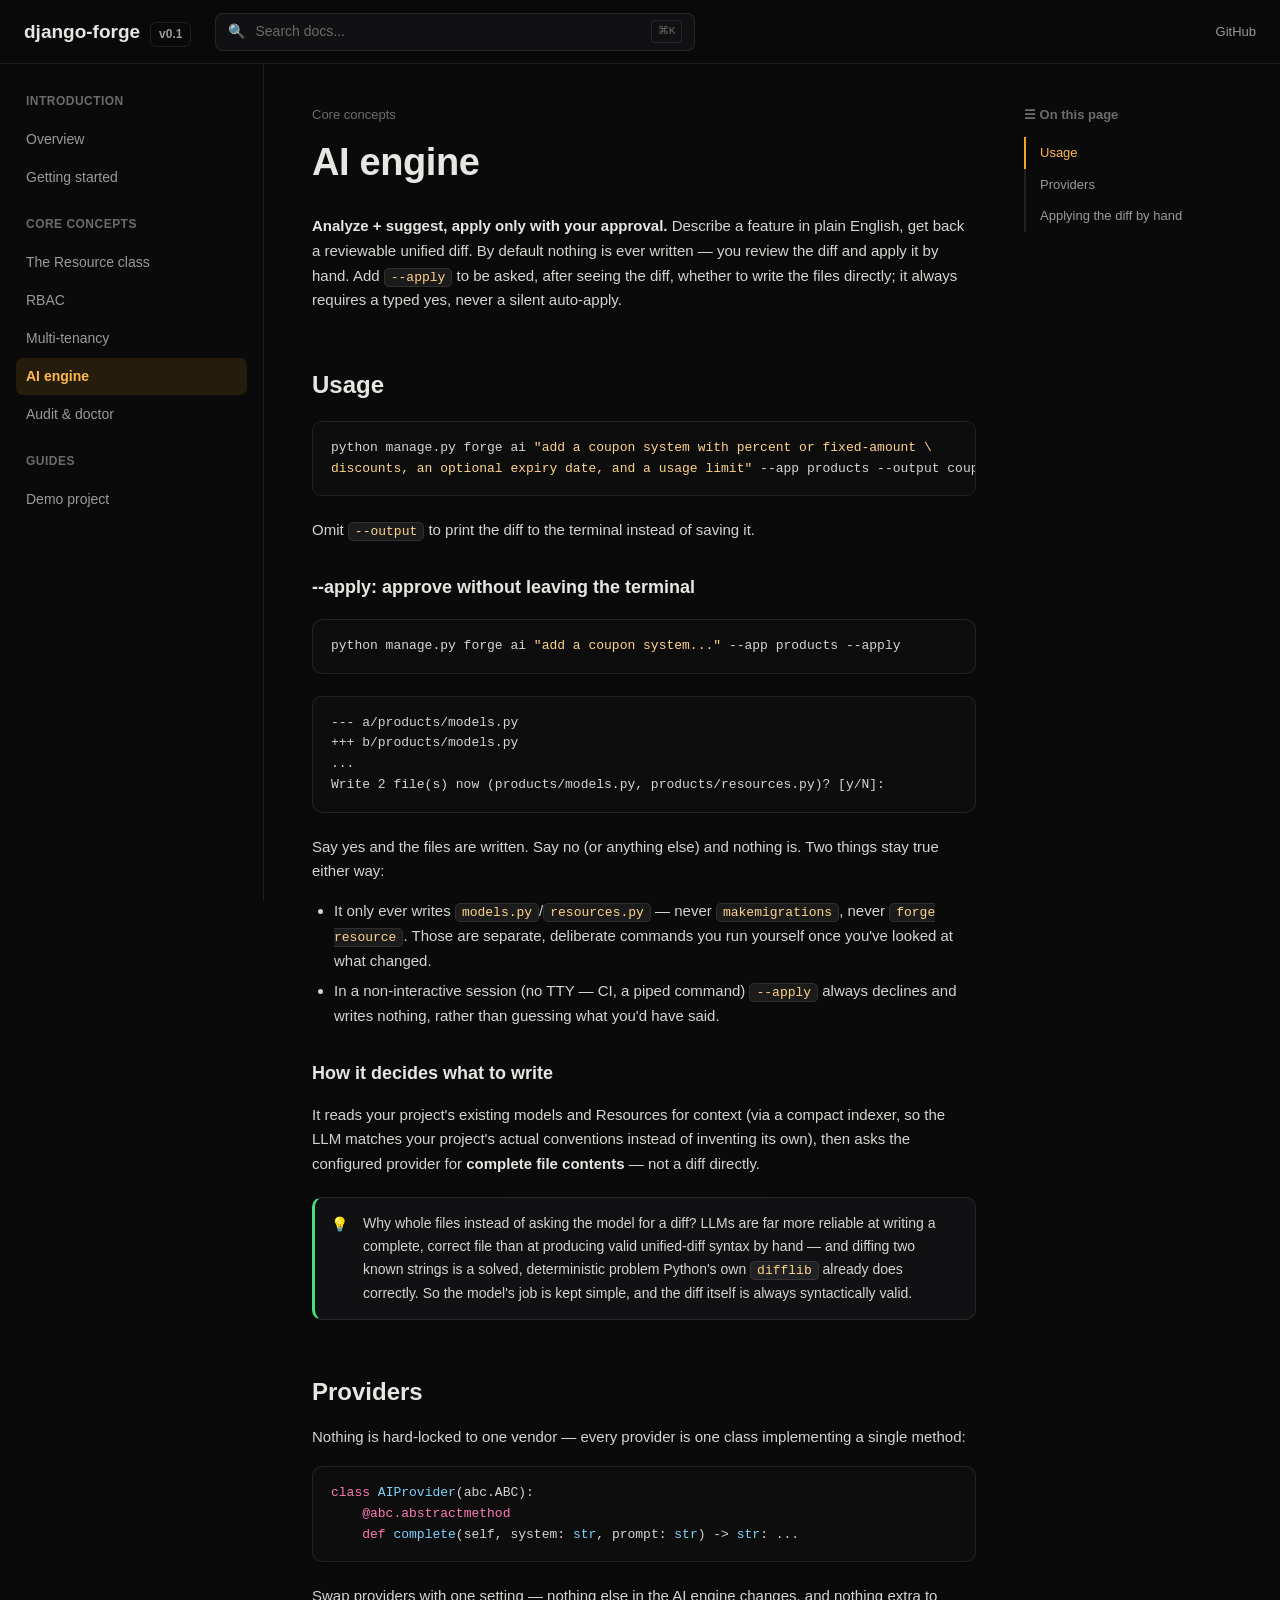
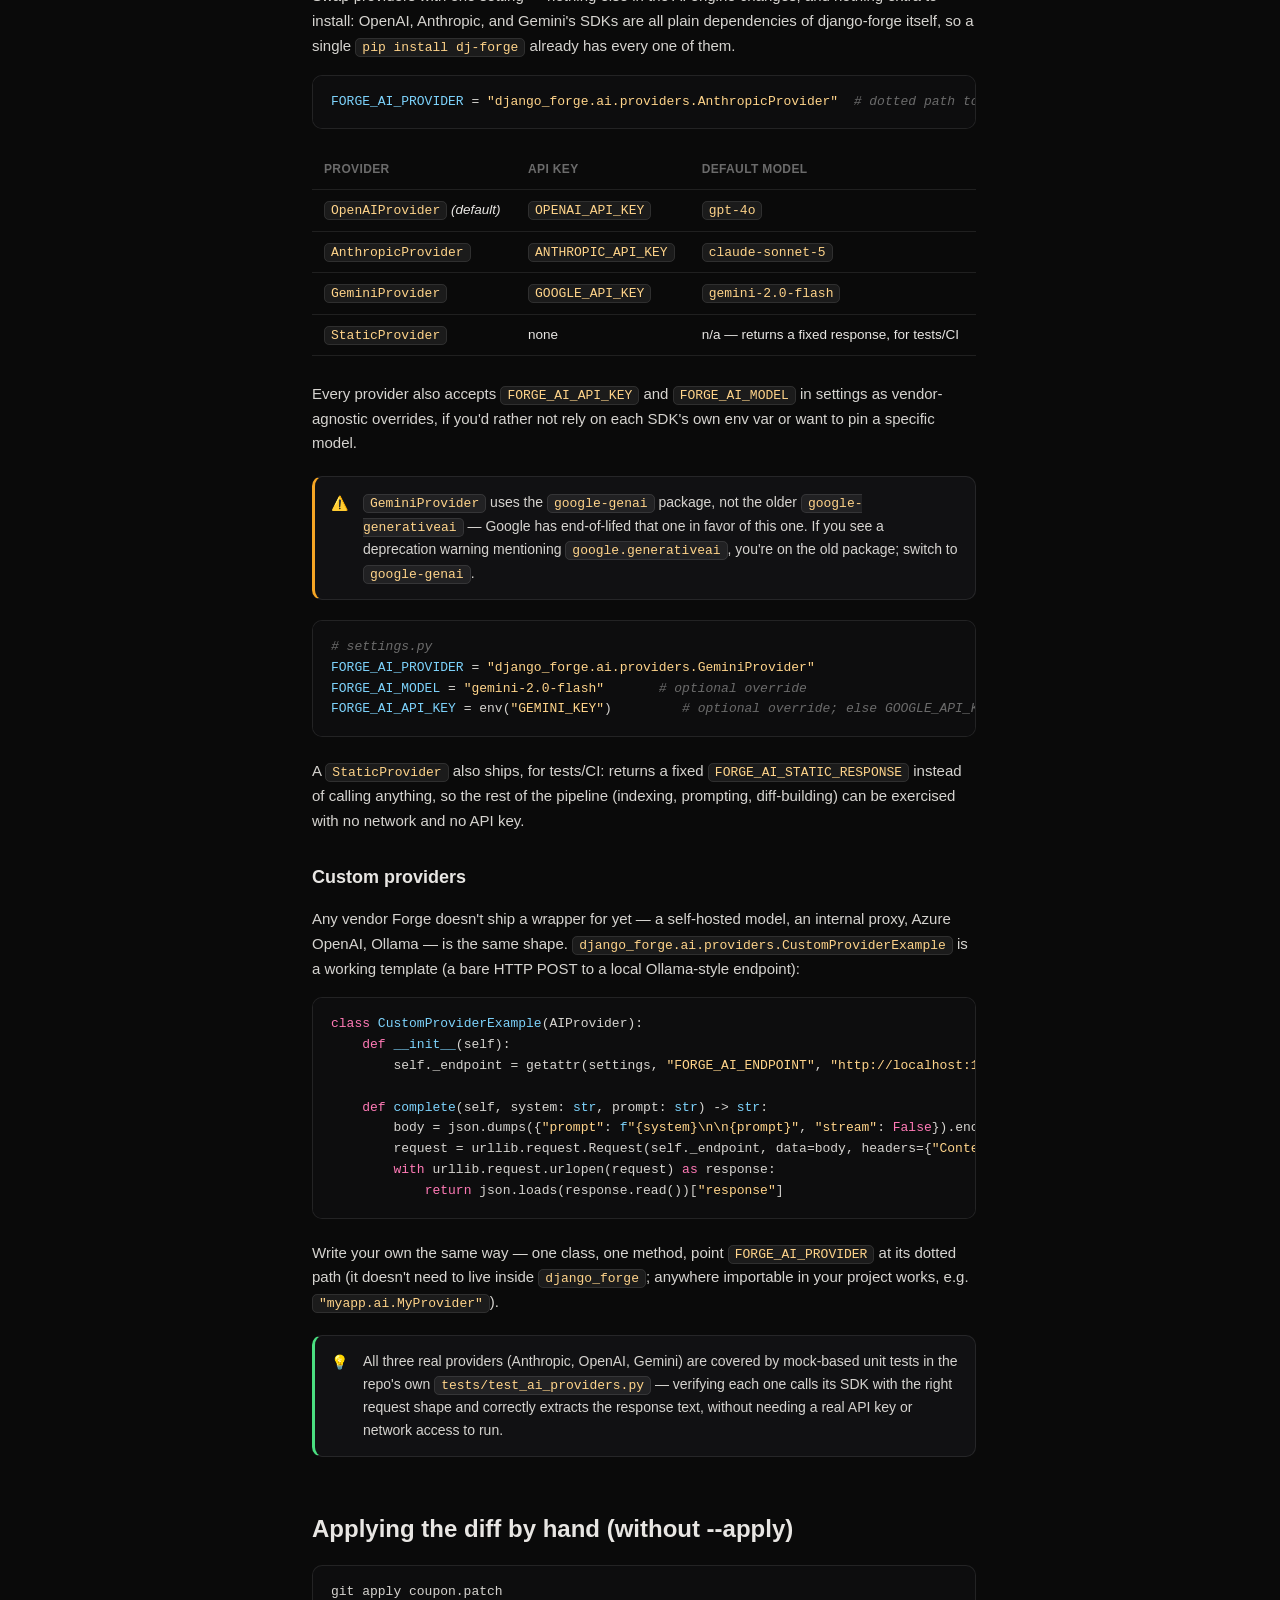
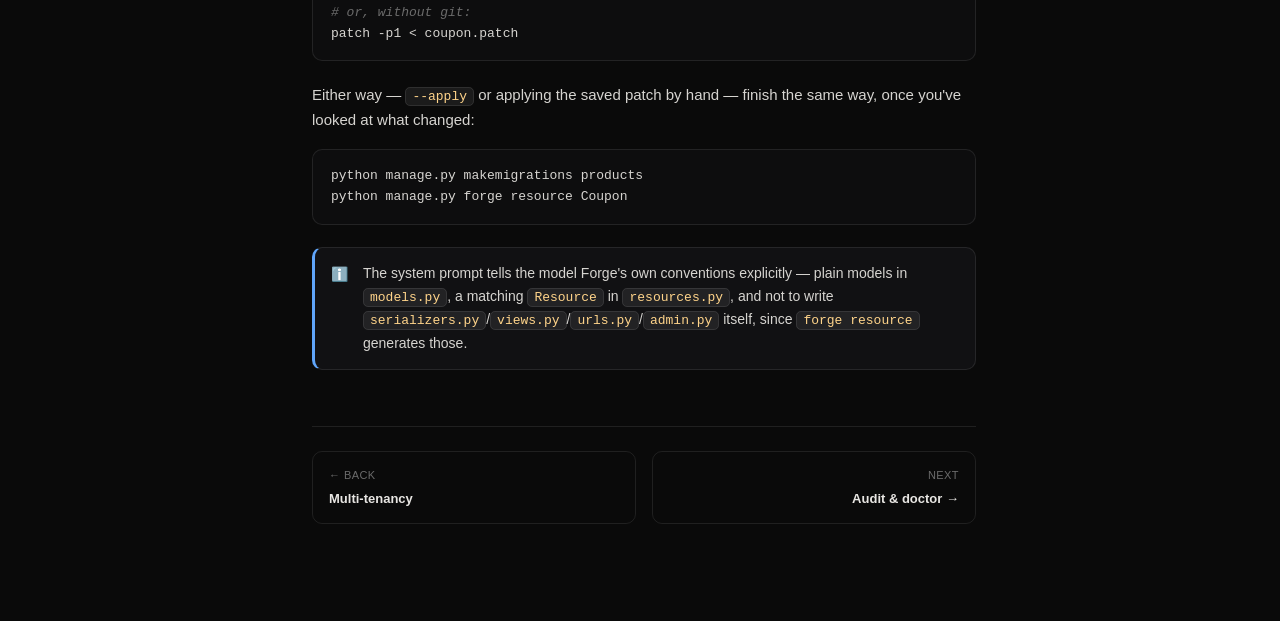
==== docs/ai-engine.html @ f71f3fc7 "Initial release: Django Forge v0.1.0 Declarative Resource classes that generate a DRF API, RBAC enfo" ====
<!doctype html>
<html lang="en">
<head>
<meta charset="utf-8" />
<meta name="viewport" content="width=device-width, initial-scale=1" />
<title>AI engine — Django Forge</title>
<link rel="stylesheet" href="assets/style.css" />
</head>
<body>

<div class="topbar">
  <button class="menu-toggle" aria-label="Toggle menu">☰</button>
  <a href="index.html" class="brand">django-forge <span class="version-pill">v0.1</span></a>
  <div class="search-trigger"><span>🔍</span><span>Search docs...</span><kbd>⌘K</kbd></div>
  <div class="right-links"><a class="gh-link" href="https://github.com/sujit-codezen/django-forge" target="_blank" rel="noopener"><span>GitHub</span></a></div>
</div>

<div class="layout">
  <aside class="sidebar">
    <div class="group-label">Introduction</div>
    <nav>
      <a href="index.html">Overview</a>
      <a href="getting-started.html">Getting started</a>
    </nav>
    <div class="group-label">Core concepts</div>
    <nav>
      <a href="resources.html">The Resource class</a>
      <a href="rbac.html">RBAC</a>
      <a href="tenancy.html">Multi-tenancy</a>
      <a href="ai-engine.html" class="active">AI engine</a>
      <a href="audit-and-doctor.html">Audit &amp; doctor</a>
    </nav>
    <div class="group-label">Guides</div>
    <nav>
      <a href="demo.html">Demo project</a>
    </nav>
  </aside>

  <main>
    <div class="eyebrow">Core concepts</div>
    <h1>AI engine</h1>
    <p><strong>Analyze + suggest, apply only with your approval.</strong> Describe a feature in
    plain English, get back a reviewable unified diff. By default nothing is ever written — you
    review the diff and apply it by hand. Add <code>--apply</code> to be asked, after seeing the
    diff, whether to write the files directly; it always requires a typed yes, never a silent
    auto-apply.</p>

    <h2 id="usage">Usage</h2>
    <pre><code>python manage.py forge ai <span class="tok-str">"add a coupon system with percent or fixed-amount \
discounts, an optional expiry date, and a usage limit"</span> --app products --output coupon.patch</code></pre>
    <p>Omit <code>--output</code> to print the diff to the terminal instead of saving it.</p>

    <h3 id="apply">--apply: approve without leaving the terminal</h3>
    <pre><code>python manage.py forge ai <span class="tok-str">"add a coupon system..."</span> --app products --apply</code></pre>
    <pre><code>--- a/products/models.py
+++ b/products/models.py
...
Write 2 file(s) now (products/models.py, products/resources.py)? [y/N]: </code></pre>
    <p>Say yes and the files are written. Say no (or anything else) and nothing is. Two things
    stay true either way:</p>
    <ul>
      <li>It only ever writes <code>models.py</code>/<code>resources.py</code> — never
      <code>makemigrations</code>, never <code>forge resource</code>. Those are separate,
      deliberate commands you run yourself once you've looked at what changed.</li>
      <li>In a non-interactive session (no TTY — CI, a piped command) <code>--apply</code> always
      declines and writes nothing, rather than guessing what you'd have said.</li>
    </ul>

    <h3>How it decides what to write</h3>
    <p>It reads your project's existing models and Resources for context (via a compact indexer,
    so the LLM matches your project's actual conventions instead of inventing its own), then asks
    the configured provider for <strong>complete file contents</strong> — not a diff directly.</p>
    <div class="callout tip">
      <div class="icon">💡</div>
      <p>Why whole files instead of asking the model for a diff? LLMs are far more reliable at
      writing a complete, correct file than at producing valid unified-diff syntax by hand — and
      diffing two known strings is a solved, deterministic problem Python's own
      <code>difflib</code> already does correctly. So the model's job is kept simple, and the diff
      itself is always syntactically valid.</p>
    </div>

    <h2 id="providers">Providers</h2>
    <p>Nothing is hard-locked to one vendor — every provider is one class implementing a single method:</p>
    <pre><code><span class="tok-kw">class</span> <span class="tok-fn">AIProvider</span>(abc.ABC):
    <span class="tok-kw">@abc.abstractmethod</span>
    <span class="tok-kw">def</span> <span class="tok-fn">complete</span>(self, system: <span class="tok-fn">str</span>, prompt: <span class="tok-fn">str</span>) -&gt; <span class="tok-fn">str</span>: ...</code></pre>
    <p>Swap providers with one setting — nothing else in the AI engine changes, and nothing
    extra to install: OpenAI, Anthropic, and Gemini's SDKs are all plain dependencies of
    django-forge itself, so a single <code>pip install dj-forge</code> already has every
    one of them.</p>
    <pre><code><span class="tok-fn">FORGE_AI_PROVIDER</span> = <span class="tok-str">"django_forge.ai.providers.AnthropicProvider"</span>  <span class="tok-com"># dotted path to any AIProvider</span></code></pre>

    <table>
      <tr><th>Provider</th><th>API key</th><th>Default model</th></tr>
      <tr><td><code>OpenAIProvider</code> <em>(default)</em></td><td><code>OPENAI_API_KEY</code></td><td><code>gpt-4o</code></td></tr>
      <tr><td><code>AnthropicProvider</code></td><td><code>ANTHROPIC_API_KEY</code></td><td><code>claude-sonnet-5</code></td></tr>
      <tr><td><code>GeminiProvider</code></td><td><code>GOOGLE_API_KEY</code></td><td><code>gemini-2.0-flash</code></td></tr>
      <tr><td><code>StaticProvider</code></td><td>none</td><td>n/a — returns a fixed response, for tests/CI</td></tr>
    </table>
    <p>Every provider also accepts <code>FORGE_AI_API_KEY</code> and <code>FORGE_AI_MODEL</code> in
    settings as vendor-agnostic overrides, if you'd rather not rely on each SDK's own env var or
    want to pin a specific model.</p>

    <div class="callout warn">
      <div class="icon">⚠️</div>
      <p><code>GeminiProvider</code> uses the <code>google-genai</code> package, not the older
      <code>google-generativeai</code> — Google has end-of-lifed that one in favor of this one.
      If you see a deprecation warning mentioning <code>google.generativeai</code>, you're on the
      old package; switch to <code>google-genai</code>.</p>
    </div>

    <pre><code><span class="tok-com"># settings.py</span>
<span class="tok-fn">FORGE_AI_PROVIDER</span> = <span class="tok-str">"django_forge.ai.providers.GeminiProvider"</span>
<span class="tok-fn">FORGE_AI_MODEL</span> = <span class="tok-str">"gemini-2.0-flash"</span>       <span class="tok-com"># optional override</span>
<span class="tok-fn">FORGE_AI_API_KEY</span> = env(<span class="tok-str">"GEMINI_KEY"</span>)         <span class="tok-com"># optional override; else GOOGLE_API_KEY env var</span></code></pre>

    <p>A <code>StaticProvider</code> also ships, for tests/CI: returns a fixed
    <code>FORGE_AI_STATIC_RESPONSE</code> instead of calling anything, so the rest of the pipeline
    (indexing, prompting, diff-building) can be exercised with no network and no API key.</p>

    <h3>Custom providers</h3>
    <p>Any vendor Forge doesn't ship a wrapper for yet — a self-hosted model, an internal proxy,
    Azure OpenAI, Ollama — is the same shape. <code>django_forge.ai.providers.CustomProviderExample</code>
    is a working template (a bare HTTP POST to a local Ollama-style endpoint):</p>
    <pre><code><span class="tok-kw">class</span> <span class="tok-fn">CustomProviderExample</span>(AIProvider):
    <span class="tok-kw">def</span> <span class="tok-fn">__init__</span>(self):
        self._endpoint = getattr(settings, <span class="tok-str">"FORGE_AI_ENDPOINT"</span>, <span class="tok-str">"http://localhost:11434/api/generate"</span>)

    <span class="tok-kw">def</span> <span class="tok-fn">complete</span>(self, system: <span class="tok-fn">str</span>, prompt: <span class="tok-fn">str</span>) -&gt; <span class="tok-fn">str</span>:
        body = json.dumps({<span class="tok-str">"prompt"</span>: <span class="tok-fn">f</span><span class="tok-str">"{system}\n\n{prompt}"</span>, <span class="tok-str">"stream"</span>: <span class="tok-kw">False</span>}).encode()
        request = urllib.request.Request(self._endpoint, data=body, headers={<span class="tok-str">"Content-Type"</span>: <span class="tok-str">"application/json"</span>})
        <span class="tok-kw">with</span> urllib.request.urlopen(request) <span class="tok-kw">as</span> response:
            <span class="tok-kw">return</span> json.loads(response.read())[<span class="tok-str">"response"</span>]</code></pre>
    <p>Write your own the same way — one class, one method, point <code>FORGE_AI_PROVIDER</code> at
    its dotted path (it doesn't need to live inside <code>django_forge</code>; anywhere importable
    in your project works, e.g. <code>"myapp.ai.MyProvider"</code>).</p>

    <div class="callout tip">
      <div class="icon">💡</div>
      <p>All three real providers (Anthropic, OpenAI, Gemini) are covered by mock-based unit
      tests in the repo's own <code>tests/test_ai_providers.py</code> — verifying each one calls
      its SDK with the right request shape and correctly extracts the response text, without
      needing a real API key or network access to run.</p>
    </div>

    <h2 id="applying">Applying the diff by hand (without --apply)</h2>
    <pre><code>git apply coupon.patch
<span class="tok-com"># or, without git:</span>
patch -p1 &lt; coupon.patch</code></pre>
    <p>Either way — <code>--apply</code> or applying the saved patch by hand — finish the same way,
    once you've looked at what changed:</p>
    <pre><code>python manage.py makemigrations products
python manage.py forge resource Coupon</code></pre>

    <div class="callout info">
      <div class="icon">ℹ️</div>
      <p>The system prompt tells the model Forge's own conventions explicitly — plain models in
      <code>models.py</code>, a matching <code>Resource</code> in <code>resources.py</code>, and
      not to write <code>serializers.py</code>/<code>views.py</code>/<code>urls.py</code>/<code>admin.py</code>
      itself, since <code>forge resource</code> generates those.</p>
    </div>

    <div class="page-nav">
      <a href="tenancy.html"><div class="dir">← Back</div><div class="title">Multi-tenancy</div></a>
      <a href="audit-and-doctor.html" class="next"><div class="dir">Next</div><div class="title">Audit &amp; doctor →</div></a>
    </div>
  </main>

  <aside class="toc">
    <div class="toc-label">☰ On this page</div>
    <a href="#usage">Usage</a>
    <a href="#providers">Providers</a>
    <a href="#applying">Applying the diff by hand</a>
  </aside>
</div>

<div class="search-backdrop">
  <div class="search-modal">
    <input type="text" placeholder="Search documentation..." autocomplete="off" />
    <div class="search-results"></div>
  </div>
</div>

<script src="assets/search-index.js"></script>
<script src="assets/app.js"></script>
</body>
</html>
---- docs/assets/style.css ----
:root {
  --bg: #0a0a0a;
  --bg-raised: #111113;
  --bg-code: #0d0d0e;
  --border: rgba(255, 255, 255, 0.09);
  --border-strong: rgba(255, 255, 255, 0.16);
  --text: #e8e6e3;
  --text-muted: #9a9a9a;
  --text-dim: #6b6b6b;
  --accent: #f5a524;
  --accent-strong: #ffb84d;
  --accent-dim: rgba(245, 165, 36, 0.12);
  --accent-border: rgba(245, 165, 36, 0.35);
  --radius: 10px;
  --sidebar-w: 264px;
  --toc-w: 220px;
  --topbar-h: 64px;
  --content-max: 760px;
  --green: #4ade80;
  --red: #f87171;
  --blue: #60a5fa;
}

* {
  box-sizing: border-box;
}

html {
  scroll-behavior: smooth;
}

body {
  margin: 0;
  background: var(--bg);
  color: var(--text);
  font-family: -apple-system, BlinkMacSystemFont, "Segoe UI", Inter, Roboto, Helvetica, Arial, sans-serif;
  font-size: 15px;
  line-height: 1.65;
  -webkit-font-smoothing: antialiased;
}

a {
  color: inherit;
  text-decoration: none;
}

code, pre, kbd {
  font-family: ui-monospace, "SF Mono", "Cascadia Code", Menlo, Consolas, monospace;
}

img, svg {
  max-width: 100%;
}

/* ---------- Top bar ---------- */

.topbar {
  position: sticky;
  top: 0;
  z-index: 50;
  height: var(--topbar-h);
  display: flex;
  align-items: center;
  gap: 24px;
  padding: 0 24px;
  background: rgba(10, 10, 10, 0.85);
  backdrop-filter: blur(10px);
  border-bottom: 1px solid var(--border);
}

.topbar .brand {
  display: flex;
  align-items: baseline;
  gap: 8px;
  font-weight: 800;
  font-size: 19px;
  color: var(--text);
  flex-shrink: 0;
}

.topbar .version-pill {
  font-size: 12px;
  color: var(--text-muted);
  border: 1px solid var(--border);
  border-radius: 6px;
  padding: 2px 8px;
  margin-left: 2px;
}

.topbar .menu-toggle {
  display: none;
  background: none;
  border: 1px solid var(--border);
  border-radius: 8px;
  color: var(--text);
  width: 36px;
  height: 36px;
  align-items: center;
  justify-content: center;
  cursor: pointer;
  flex-shrink: 0;
}

.topbar .search-trigger {
  flex: 1;
  max-width: 480px;
  display: flex;
  align-items: center;
  gap: 10px;
  height: 38px;
  padding: 0 12px;
  background: var(--bg-raised);
  border: 1px solid var(--border);
  border-radius: 8px;
  color: var(--text-dim);
  cursor: pointer;
  font-size: 14px;
}

.topbar .search-trigger:hover {
  border-color: var(--border-strong);
}

.topbar .search-trigger kbd {
  margin-left: auto;
  font-size: 11px;
  color: var(--text-dim);
  border: 1px solid var(--border);
  border-radius: 4px;
  padding: 1px 6px;
}

.topbar .right-links {
  margin-left: auto;
  display: flex;
  align-items: center;
  gap: 18px;
  flex-shrink: 0;
}

.topbar .gh-link {
  display: flex;
  align-items: center;
  gap: 8px;
  font-size: 13px;
  color: var(--text-muted);
}

.topbar .gh-link:hover {
  color: var(--text);
}

.topbar .gh-stars {
  display: flex;
  align-items: center;
  gap: 4px;
  color: var(--text-dim);
}

/* ---------- Layout ---------- */

.layout {
  display: flex;
  max-width: 1440px;
  margin: 0 auto;
}

.sidebar {
  width: var(--sidebar-w);
  flex-shrink: 0;
  position: sticky;
  top: var(--topbar-h);
  height: calc(100vh - var(--topbar-h));
  overflow-y: auto;
  padding: 28px 16px 40px;
  border-right: 1px solid var(--border);
}

.sidebar::-webkit-scrollbar {
  width: 8px;
}
.sidebar::-webkit-scrollbar-thumb {
  background: var(--border-strong);
  border-radius: 8px;
}

.sidebar .group-label {
  font-size: 12px;
  font-weight: 700;
  letter-spacing: 0.04em;
  text-transform: uppercase;
  color: var(--text-dim);
  padding: 18px 10px 8px;
}
.sidebar .group-label:first-child {
  padding-top: 0;
}

.sidebar nav a {
  display: block;
  padding: 7px 10px;
  border-radius: 7px;
  font-size: 14px;
  color: var(--text-muted);
  margin: 1px 0;
}

.sidebar nav a:hover {
  color: var(--text);
  background: rgba(255, 255, 255, 0.04);
}

.sidebar nav a.active {
  color: var(--accent-strong);
  background: var(--accent-dim);
  font-weight: 600;
}

main {
  flex: 1;
  min-width: 0;
  padding: 40px 48px 100px;
  max-width: var(--content-max);
}

.toc {
  width: var(--toc-w);
  flex-shrink: 0;
  position: sticky;
  top: var(--topbar-h);
  height: calc(100vh - var(--topbar-h));
  overflow-y: auto;
  padding: 40px 20px 40px 0;
  font-size: 13px;
}

.toc .toc-label {
  display: flex;
  align-items: center;
  gap: 8px;
  color: var(--text-dim);
  font-weight: 600;
  margin-bottom: 12px;
}

.toc a {
  display: block;
  padding: 5px 0 5px 14px;
  color: var(--text-muted);
  border-left: 2px solid var(--border);
}

.toc a:hover {
  color: var(--text);
}

.toc a.active {
  color: var(--accent-strong);
  border-left-color: var(--accent);
}

/* ---------- Content typography ---------- */

.eyebrow {
  color: var(--text-dim);
  font-size: 13px;
  margin-bottom: 6px;
}

main h1 {
  font-size: 38px;
  font-weight: 800;
  letter-spacing: -0.01em;
  margin: 0 0 20px;
}

main h2 {
  font-size: 24px;
  font-weight: 700;
  margin: 44px 0 14px;
  padding-top: 8px;
  scroll-margin-top: 84px;
}

main h3 {
  font-size: 18px;
  font-weight: 700;
  margin: 30px 0 10px;
  scroll-margin-top: 84px;
}

main p {
  color: #d6d4d0;
  margin: 14px 0;
}

main ul, main ol {
  color: #d6d4d0;
  padding-left: 22px;
}
main li {
  margin: 6px 0;
}

main strong {
  color: var(--text);
  font-weight: 650;
}

main a.inline-link {
  color: var(--accent-strong);
  border-bottom: 1px solid var(--accent-border);
}
main a.inline-link:hover {
  border-bottom-color: var(--accent-strong);
}

code:not(pre code) {
  background: rgba(255, 255, 255, 0.07);
  border: 1px solid var(--border);
  border-radius: 5px;
  padding: 1px 6px;
  font-size: 13px;
  color: #ffd48a;
}

pre {
  background: var(--bg-code);
  border: 1px solid var(--border);
  border-radius: var(--radius);
  padding: 16px 18px;
  overflow-x: auto;
  margin: 16px 0 22px;
  font-size: 13px;
  line-height: 1.6;
}
pre code {
  color: #d6d4d0;
  background: none;
  border: none;
  padding: 0;
}

.tok-kw { color: #ff7ab6; }
.tok-str { color: #ffd48a; }
.tok-com { color: #6b6b6b; font-style: italic; }
.tok-fn { color: #7dd3fc; }
.tok-num { color: #c4b5fd; }

table {
  width: 100%;
  border-collapse: collapse;
  margin: 18px 0 26px;
  font-size: 13.5px;
}
th, td {
  text-align: left;
  padding: 9px 12px;
  border-bottom: 1px solid var(--border);
}
th {
  color: var(--text-dim);
  font-weight: 600;
  font-size: 12px;
  text-transform: uppercase;
  letter-spacing: 0.03em;
}
td code {
  white-space: nowrap;
}

/* ---------- Callouts ---------- */

.callout {
  display: flex;
  gap: 12px;
  border: 1px solid var(--border);
  background: var(--bg-raised);
  border-radius: var(--radius);
  padding: 14px 16px;
  margin: 20px 0;
  font-size: 14px;
  color: #d6d4d0;
}
.callout .icon {
  flex-shrink: 0;
  width: 20px;
  height: 20px;
  margin-top: 1px;
}
.callout.info { border-left: 3px solid var(--blue); }
.callout.warn { border-left: 3px solid var(--accent); }
.callout.danger { border-left: 3px solid var(--red); }
.callout.tip { border-left: 3px solid var(--green); }
.callout p { margin: 0; }
.callout p + p { margin-top: 8px; }

/* ---------- Cards (homepage) ---------- */

.hero {
  padding: 72px 24px 24px;
  text-align: center;
  max-width: 760px;
  margin: 0 auto;
}
.hero h1 {
  font-size: 46px;
  font-weight: 800;
  letter-spacing: -0.015em;
  margin: 14px 0 10px;
}
.hero p {
  color: var(--text-muted);
  font-size: 17px;
  max-width: 560px;
  margin: 0 auto;
}
.hero .badges {
  display: flex;
  gap: 10px;
  justify-content: center;
  margin-top: 22px;
  flex-wrap: wrap;
}
.badge {
  font-size: 12.5px;
  color: var(--text-muted);
  border: 1px solid var(--border);
  border-radius: 999px;
  padding: 5px 12px;
}
.badge.accent {
  color: var(--accent-strong);
  border-color: var(--accent-border);
  background: var(--accent-dim);
}

.card-grid {
  display: grid;
  grid-template-columns: repeat(3, 1fr);
  gap: 14px;
  margin: 40px auto 0;
  max-width: 980px;
  padding: 0 24px 80px;
}

.card {
  display: block;
  border: 1px solid var(--border);
  border-radius: var(--radius);
  padding: 20px 20px 22px;
  background: var(--bg-raised);
  transition: border-color 0.15s, transform 0.15s;
}
.card:hover {
  border-color: var(--accent-border);
  transform: translateY(-1px);
}
.card .card-icon {
  font-size: 20px;
  color: var(--accent);
  margin-bottom: 12px;
}
.card .card-title {
  font-weight: 700;
  font-size: 15px;
  margin-bottom: 6px;
  color: var(--text);
}
.card .card-desc {
  font-size: 13.5px;
  color: var(--text-muted);
  line-height: 1.55;
}

.section-label {
  max-width: 980px;
  margin: 8px auto 0;
  padding: 0 24px;
  font-size: 13px;
  font-weight: 700;
  letter-spacing: 0.04em;
  text-transform: uppercase;
  color: var(--text-dim);
}

.intro {
  max-width: 680px;
  margin: 14px auto 40px;
  padding: 0 24px;
  color: #d6d4d0;
  font-size: 15.5px;
  line-height: 1.75;
}
.intro p {
  margin: 14px 0;
}
.intro code {
  background: rgba(255, 255, 255, 0.07);
  border: 1px solid var(--border);
  border-radius: 5px;
  padding: 1px 6px;
  font-size: 13.5px;
  color: #ffd48a;
}

.step-number {
  display: flex;
  align-items: center;
  justify-content: center;
  width: 26px;
  height: 26px;
  border-radius: 50%;
  background: var(--accent-dim);
  color: var(--accent-strong);
  font-size: 13px;
  font-weight: 700;
  margin-bottom: 12px;
}

/* ---------- Prev/next footer nav ---------- */

.page-nav {
  display: flex;
  justify-content: space-between;
  gap: 16px;
  margin-top: 56px;
  padding-top: 24px;
  border-top: 1px solid var(--border);
}
.page-nav a {
  flex: 1;
  border: 1px solid var(--border);
  border-radius: var(--radius);
  padding: 14px 16px;
  font-size: 13px;
}
.page-nav a:hover {
  border-color: var(--accent-border);
}
.page-nav .dir {
  color: var(--text-dim);
  font-size: 11px;
  text-transform: uppercase;
  letter-spacing: 0.04em;
  margin-bottom: 4px;
}
.page-nav .next {
  text-align: right;
}
.page-nav .title {
  color: var(--text);
  font-weight: 600;
}

/* ---------- Search modal ---------- */

.search-backdrop {
  position: fixed;
  inset: 0;
  background: rgba(0, 0, 0, 0.6);
  z-index: 100;
  display: none;
  align-items: flex-start;
  justify-content: center;
  padding-top: 12vh;
}
.search-backdrop.open {
  display: flex;
}
.search-modal {
  width: 100%;
  max-width: 560px;
  background: var(--bg-raised);
  border: 1px solid var(--border-strong);
  border-radius: 12px;
  box-shadow: 0 20px 60px rgba(0, 0, 0, 0.5);
  overflow: hidden;
}
.search-modal input {
  width: 100%;
  background: none;
  border: none;
  border-bottom: 1px solid var(--border);
  color: var(--text);
  font-size: 16px;
  padding: 16px 18px;
  outline: none;
}
.search-results {
  max-height: 360px;
  overflow-y: auto;
  padding: 8px;
}
.search-results a {
  display: block;
  padding: 10px 12px;
  border-radius: 8px;
  font-size: 14px;
}
.search-results a .sr-page {
  font-size: 11px;
  color: var(--text-dim);
}
.search-results a:hover,
.search-results a.selected {
  background: var(--accent-dim);
  color: var(--accent-strong);
}
.search-empty {
  padding: 24px 18px;
  color: var(--text-dim);
  font-size: 13.5px;
  text-align: center;
}

/* ---------- Mobile ---------- */

@media (max-width: 1100px) {
  .toc { display: none; }
  main { max-width: none; }
}

@media (max-width: 820px) {
  .topbar .menu-toggle { display: flex; }
  .topbar .search-trigger { max-width: none; }
  .sidebar {
    position: fixed;
    left: -100%;
    top: var(--topbar-h);
    height: calc(100vh - var(--topbar-h));
    width: 82vw;
    max-width: 320px;
    background: var(--bg);
    z-index: 40;
    transition: left 0.2s ease;
    box-shadow: 0 0 40px rgba(0,0,0,0.5);
  }
  .sidebar.open { left: 0; }
  .card-grid { grid-template-columns: 1fr; }
  main { padding: 32px 20px 80px; }
  .hero h1 { font-size: 34px; }
  .hero { padding: 48px 20px 12px; }
}
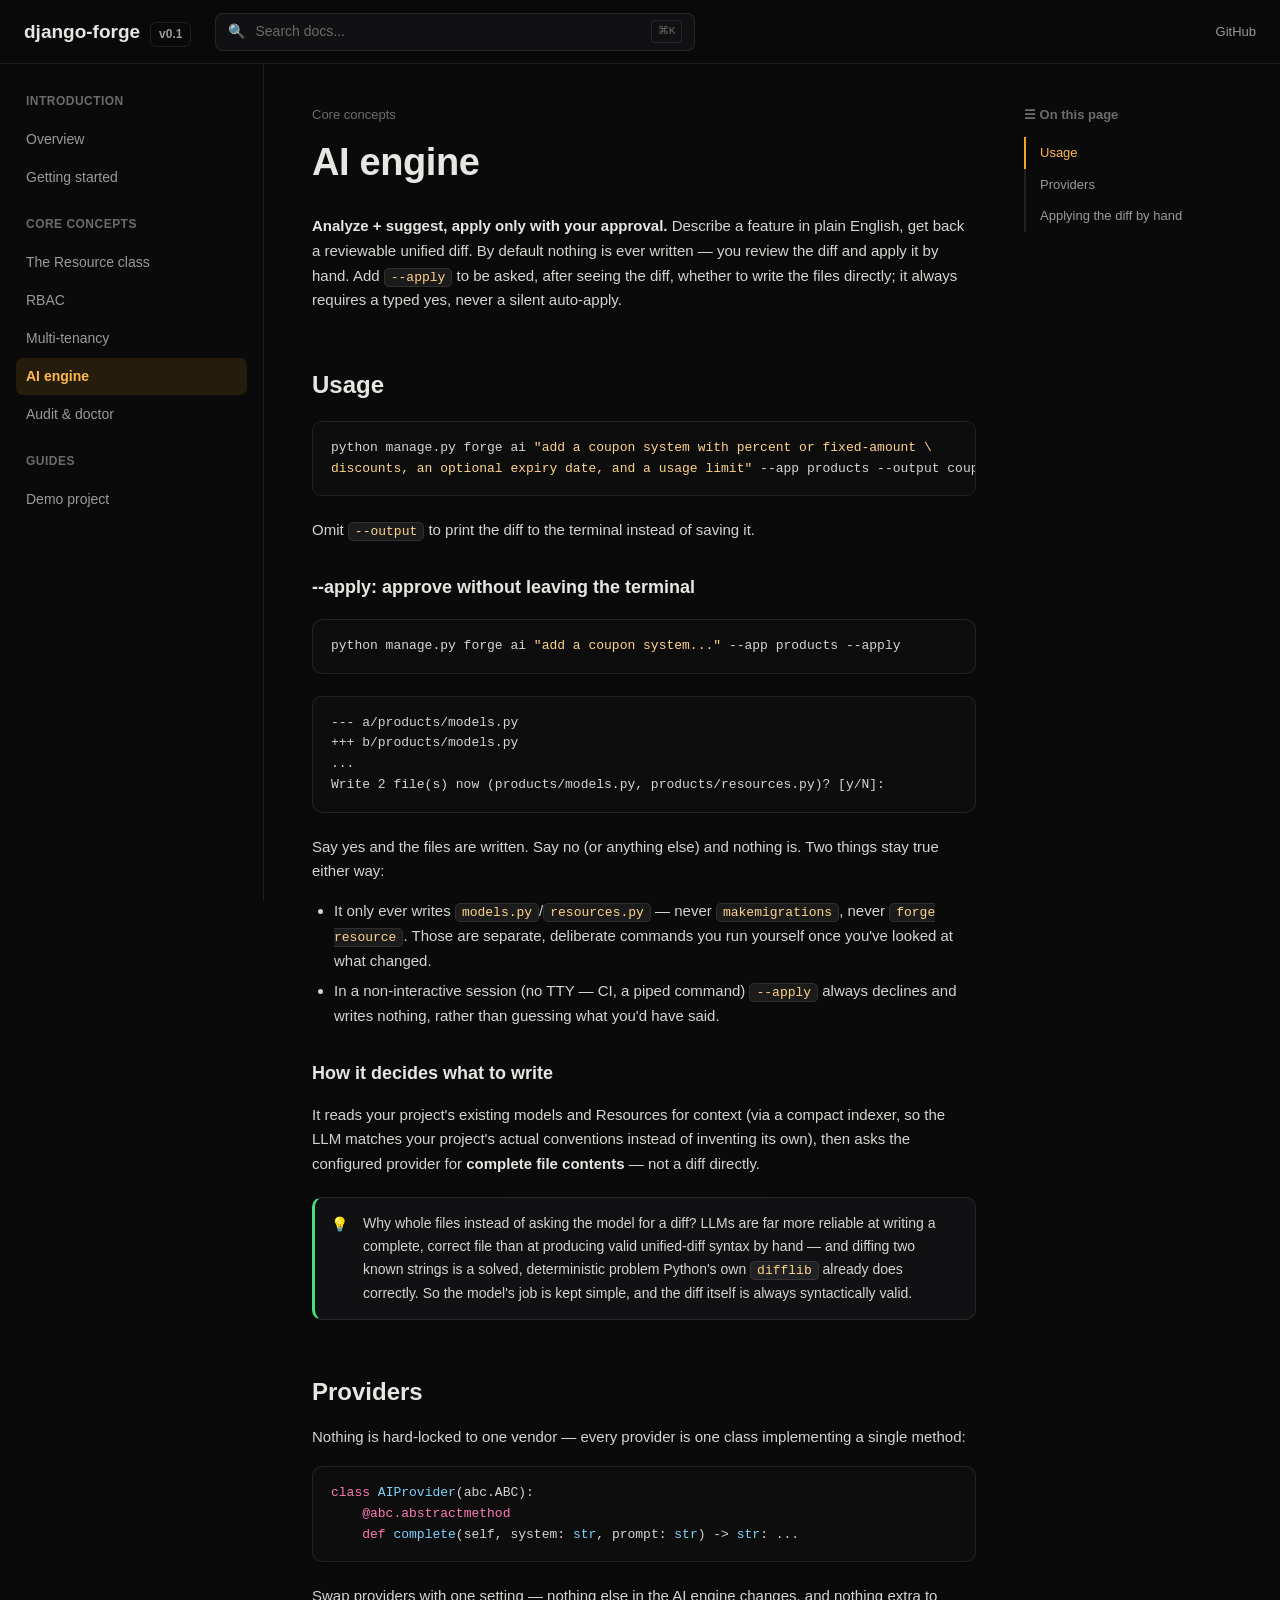
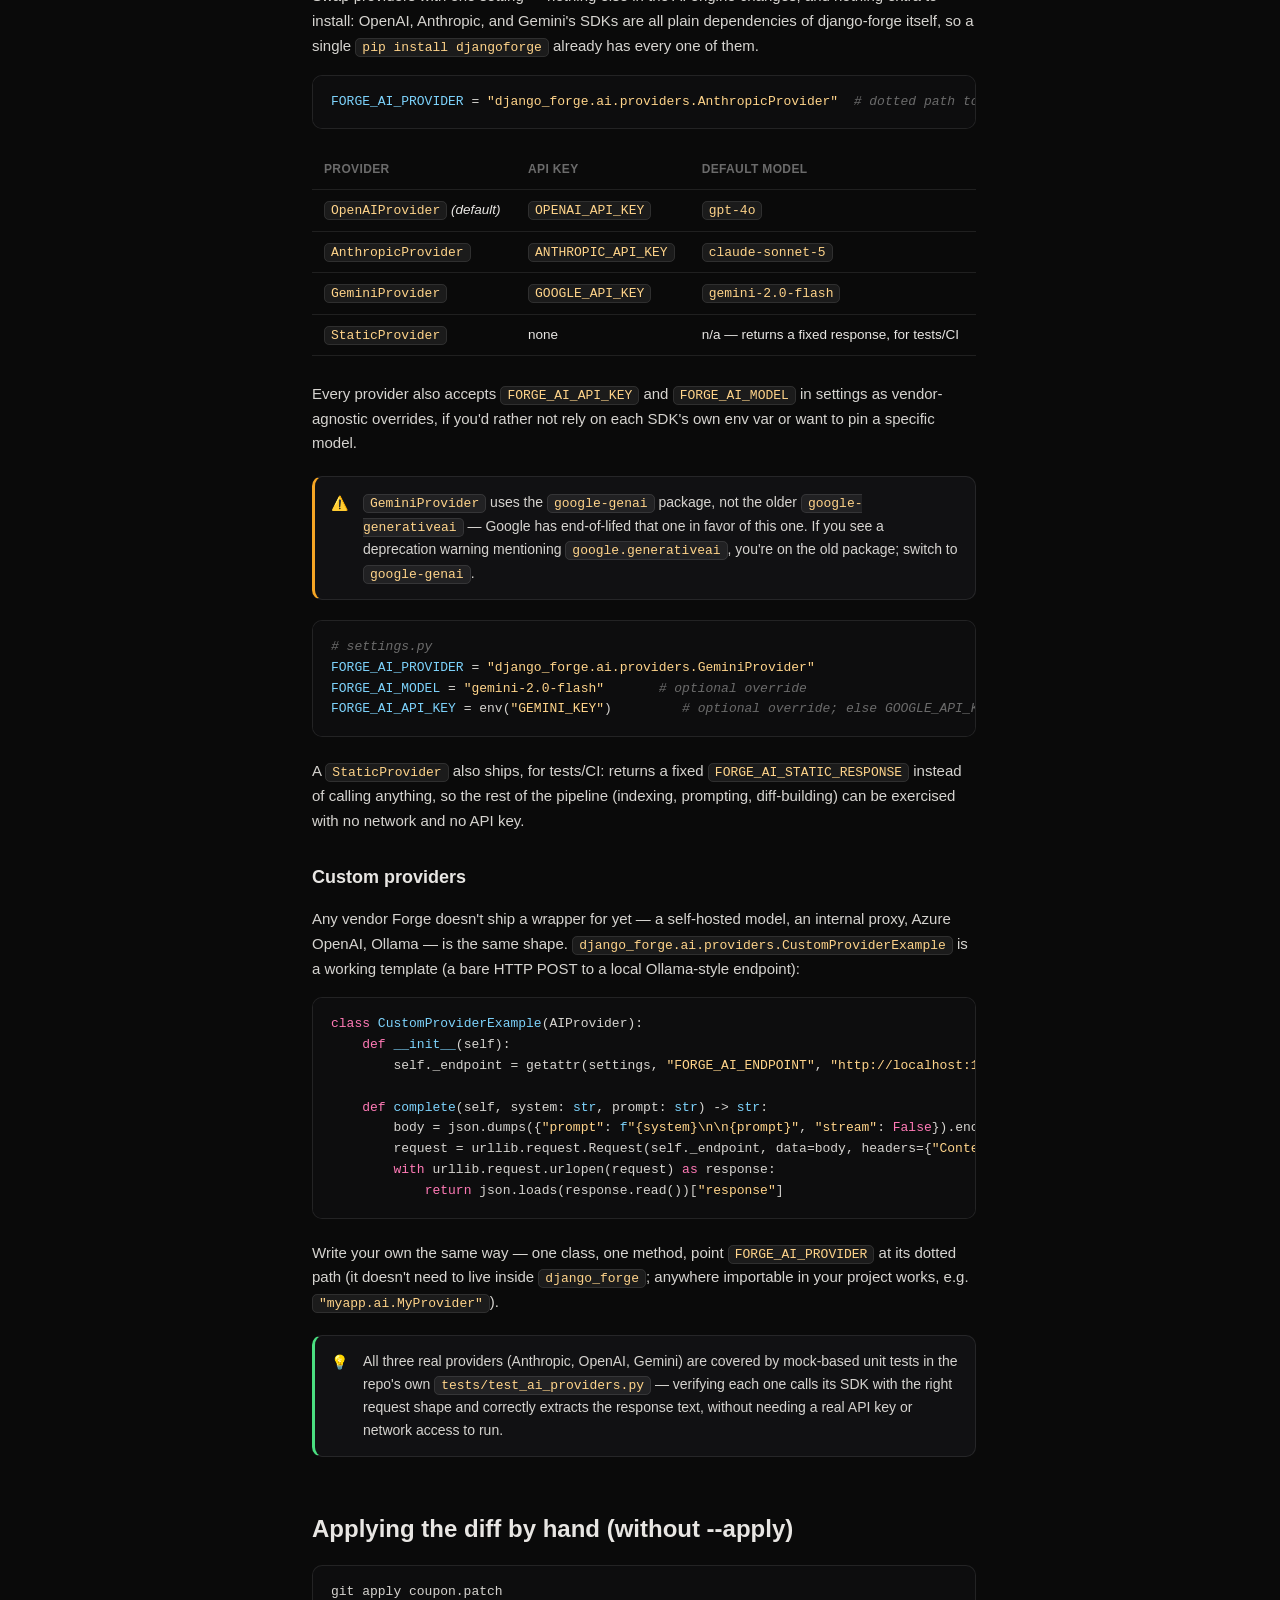
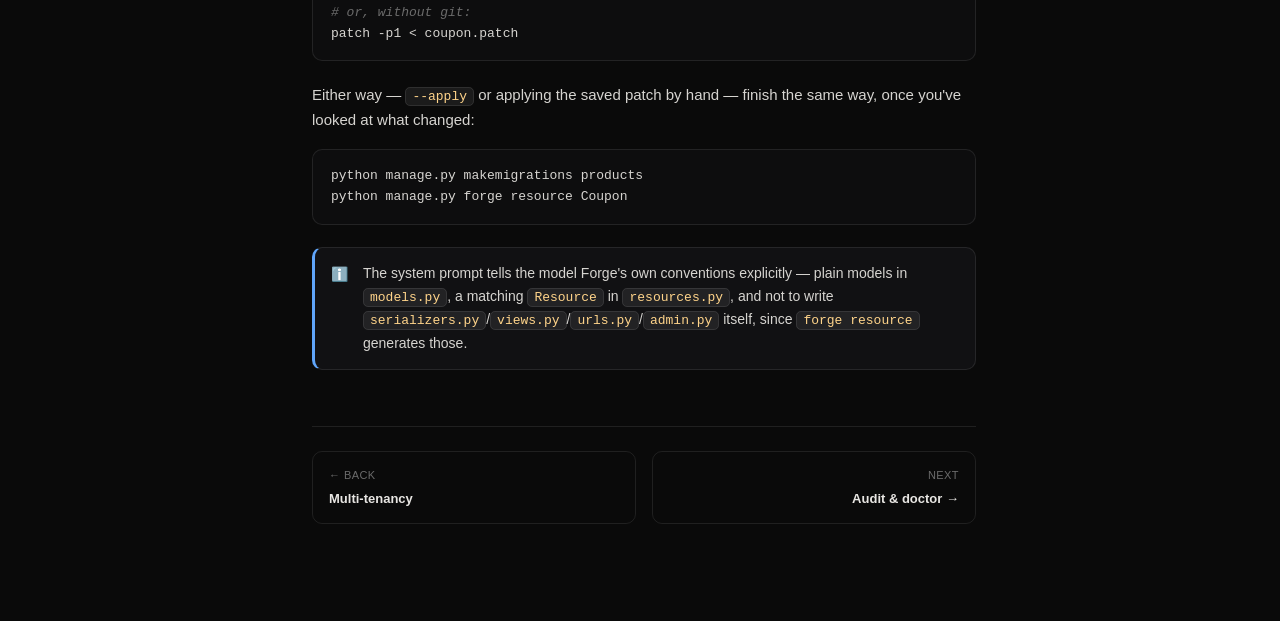
==== commit 87250453: "Rename PyPI package to djangoforge dj-forge was rejected by PyPI's name-similarity check (too close " ====
--- a/docs/ai-engine.html
+++ b/docs/ai-engine.html
@@ -86,7 +86,7 @@
     <span class="tok-kw">def</span> <span class="tok-fn">complete</span>(self, system: <span class="tok-fn">str</span>, prompt: <span class="tok-fn">str</span>) -&gt; <span class="tok-fn">str</span>: ...</code></pre>
     <p>Swap providers with one setting — nothing else in the AI engine changes, and nothing
     extra to install: OpenAI, Anthropic, and Gemini's SDKs are all plain dependencies of
-    django-forge itself, so a single <code>pip install dj-forge</code> already has every
+    django-forge itself, so a single <code>pip install djangoforge</code> already has every
     one of them.</p>
     <pre><code><span class="tok-fn">FORGE_AI_PROVIDER</span> = <span class="tok-str">"django_forge.ai.providers.AnthropicProvider"</span>  <span class="tok-com"># dotted path to any AIProvider</span></code></pre>
 
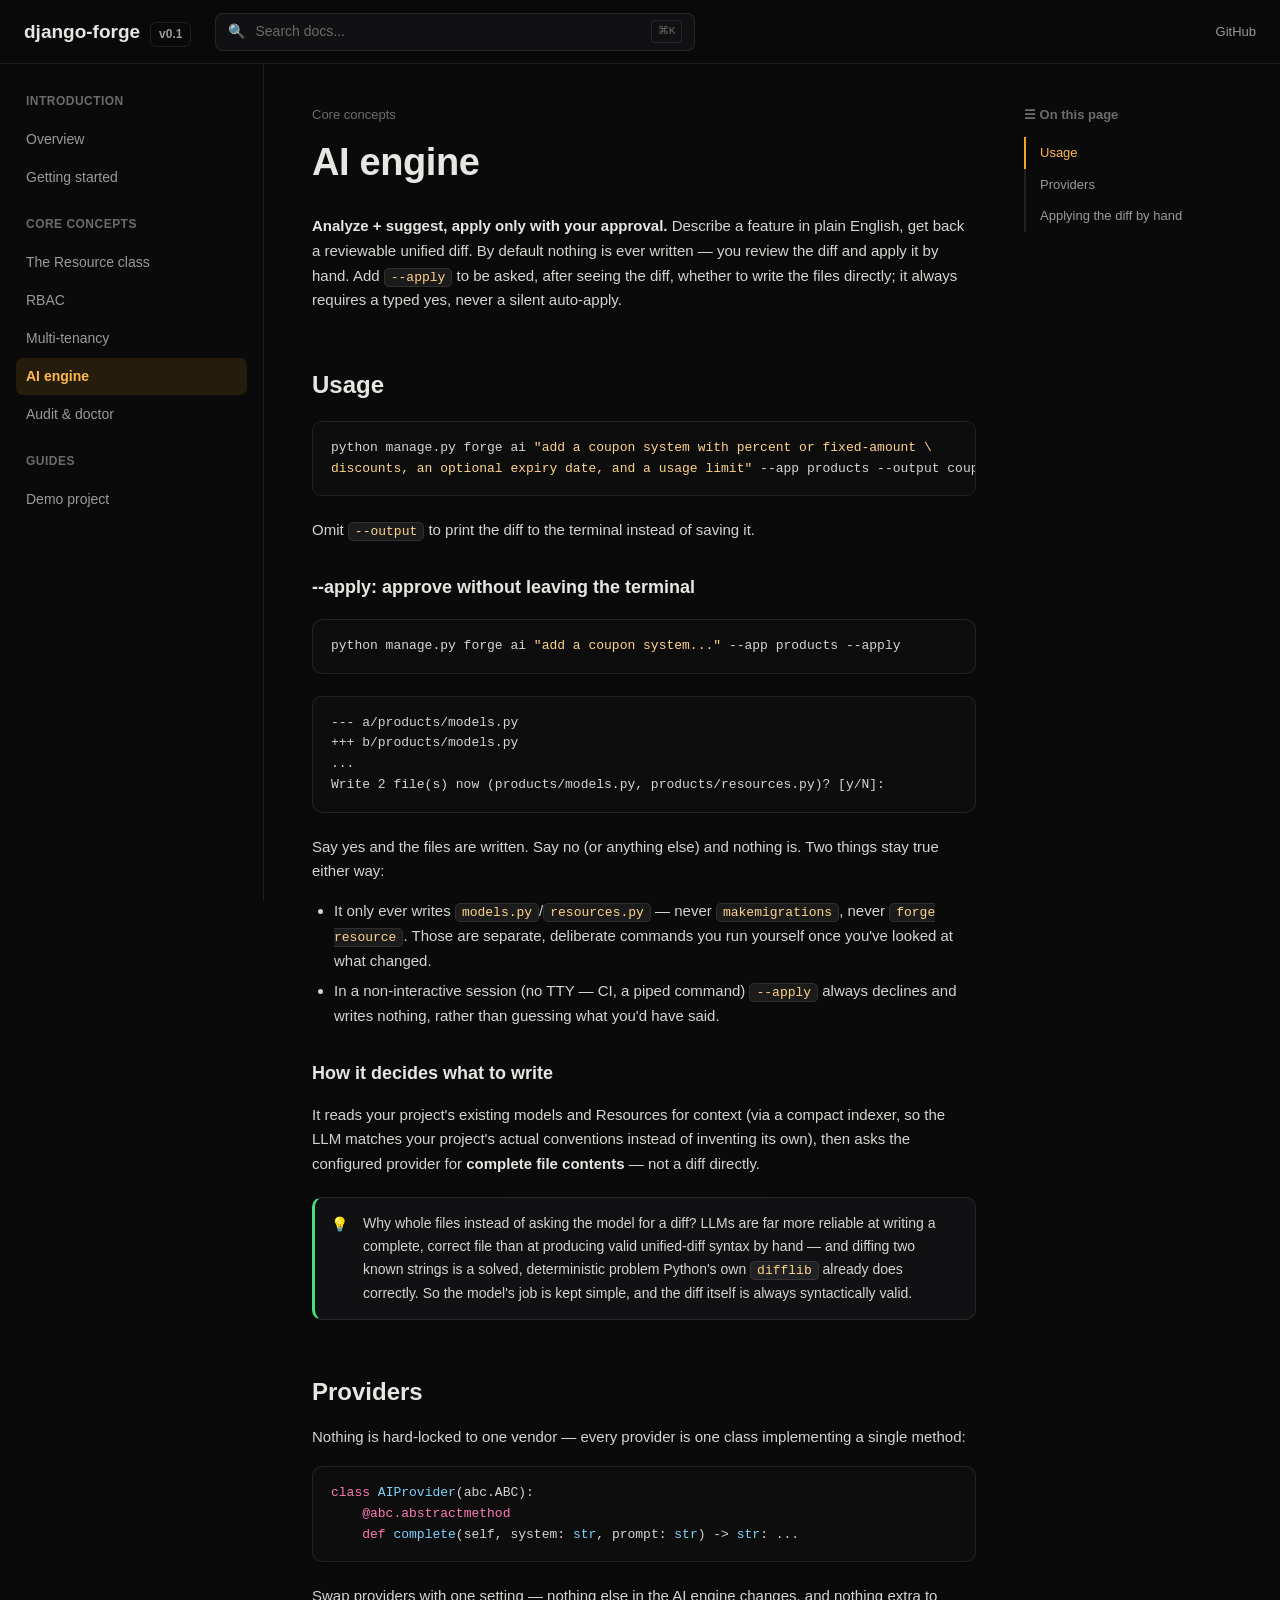
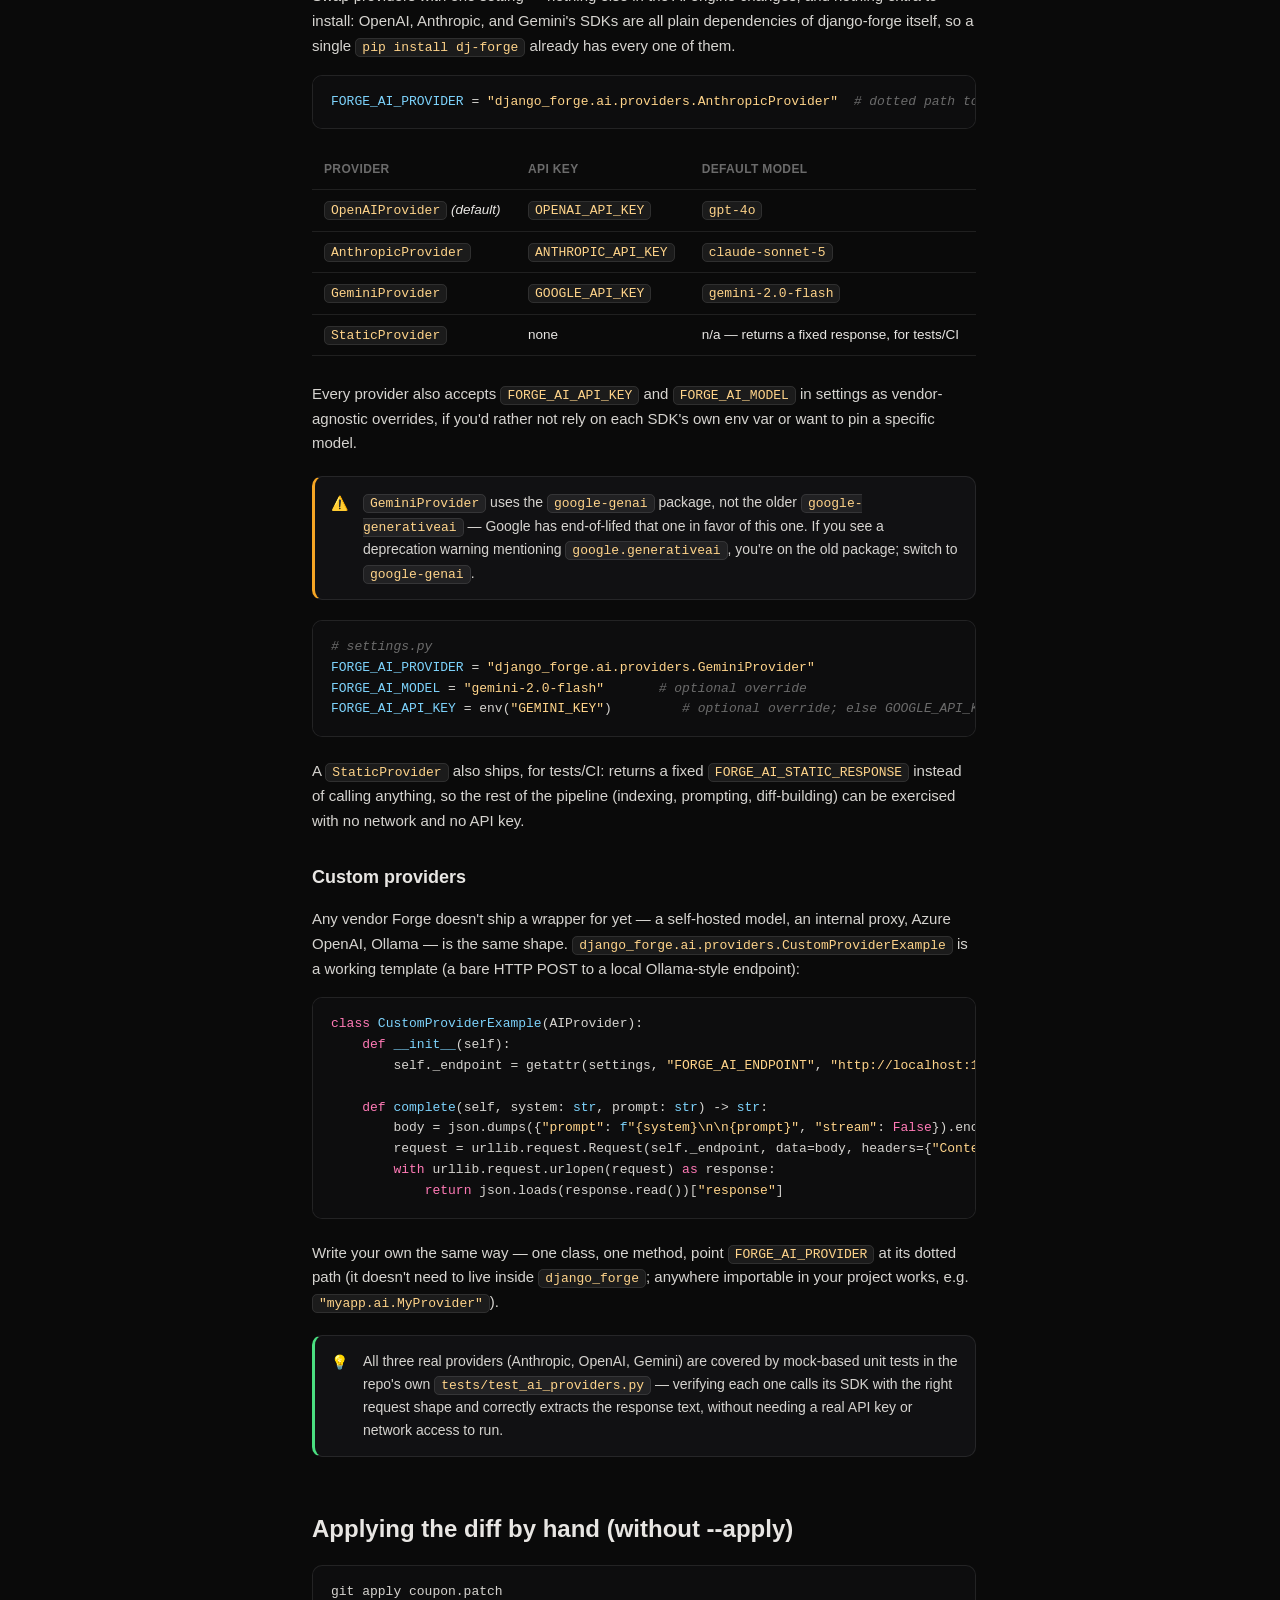
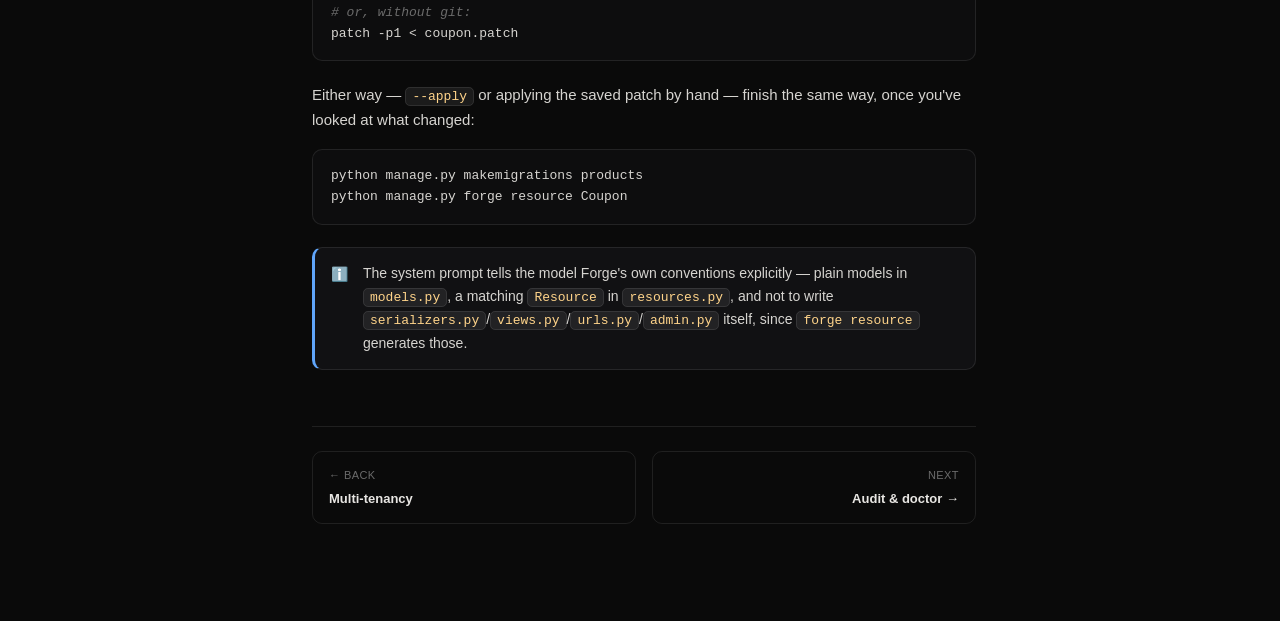
==== commit 2883aa38: "Switch PyPI package name back to dj-forge" ====
--- a/docs/ai-engine.html
+++ b/docs/ai-engine.html
@@ -86,7 +86,7 @@
     <span class="tok-kw">def</span> <span class="tok-fn">complete</span>(self, system: <span class="tok-fn">str</span>, prompt: <span class="tok-fn">str</span>) -&gt; <span class="tok-fn">str</span>: ...</code></pre>
     <p>Swap providers with one setting — nothing else in the AI engine changes, and nothing
     extra to install: OpenAI, Anthropic, and Gemini's SDKs are all plain dependencies of
-    django-forge itself, so a single <code>pip install djangoforge</code> already has every
+    django-forge itself, so a single <code>pip install dj-forge</code> already has every
     one of them.</p>
     <pre><code><span class="tok-fn">FORGE_AI_PROVIDER</span> = <span class="tok-str">"django_forge.ai.providers.AnthropicProvider"</span>  <span class="tok-com"># dotted path to any AIProvider</span></code></pre>
 
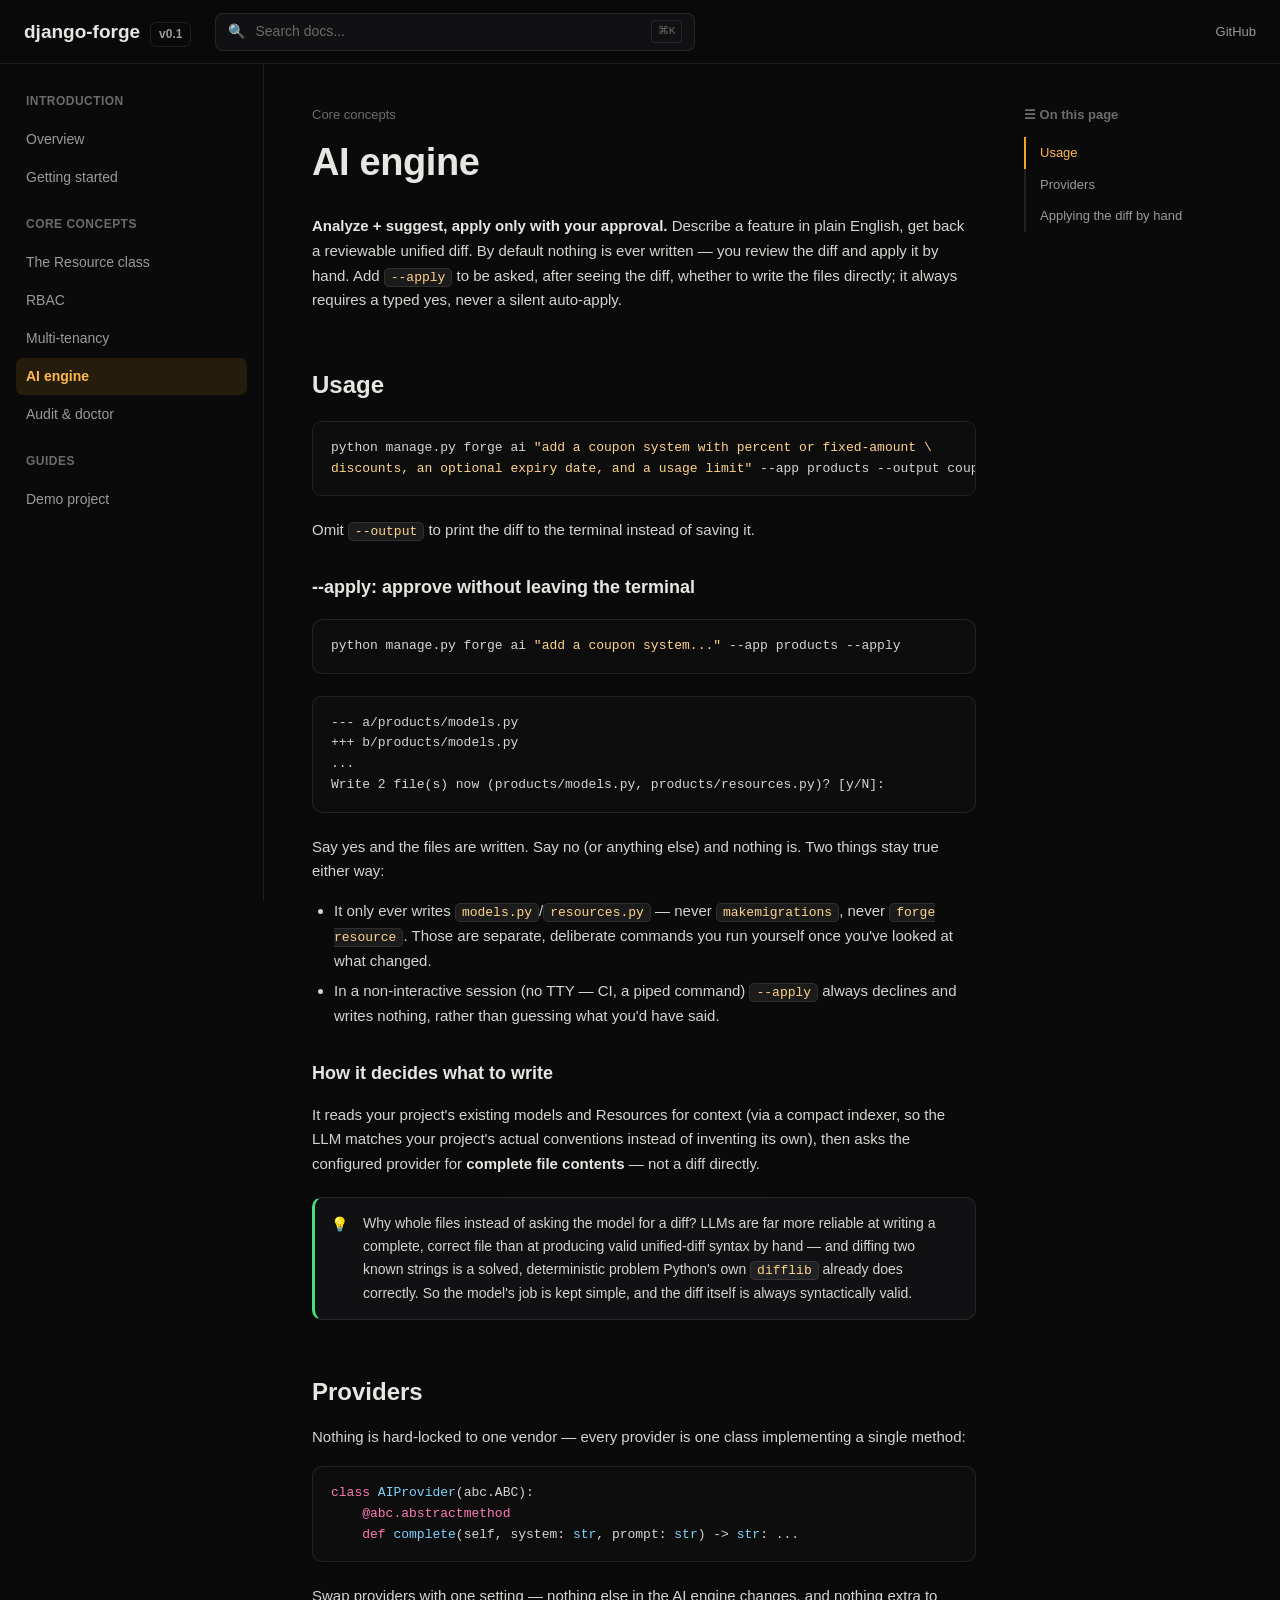
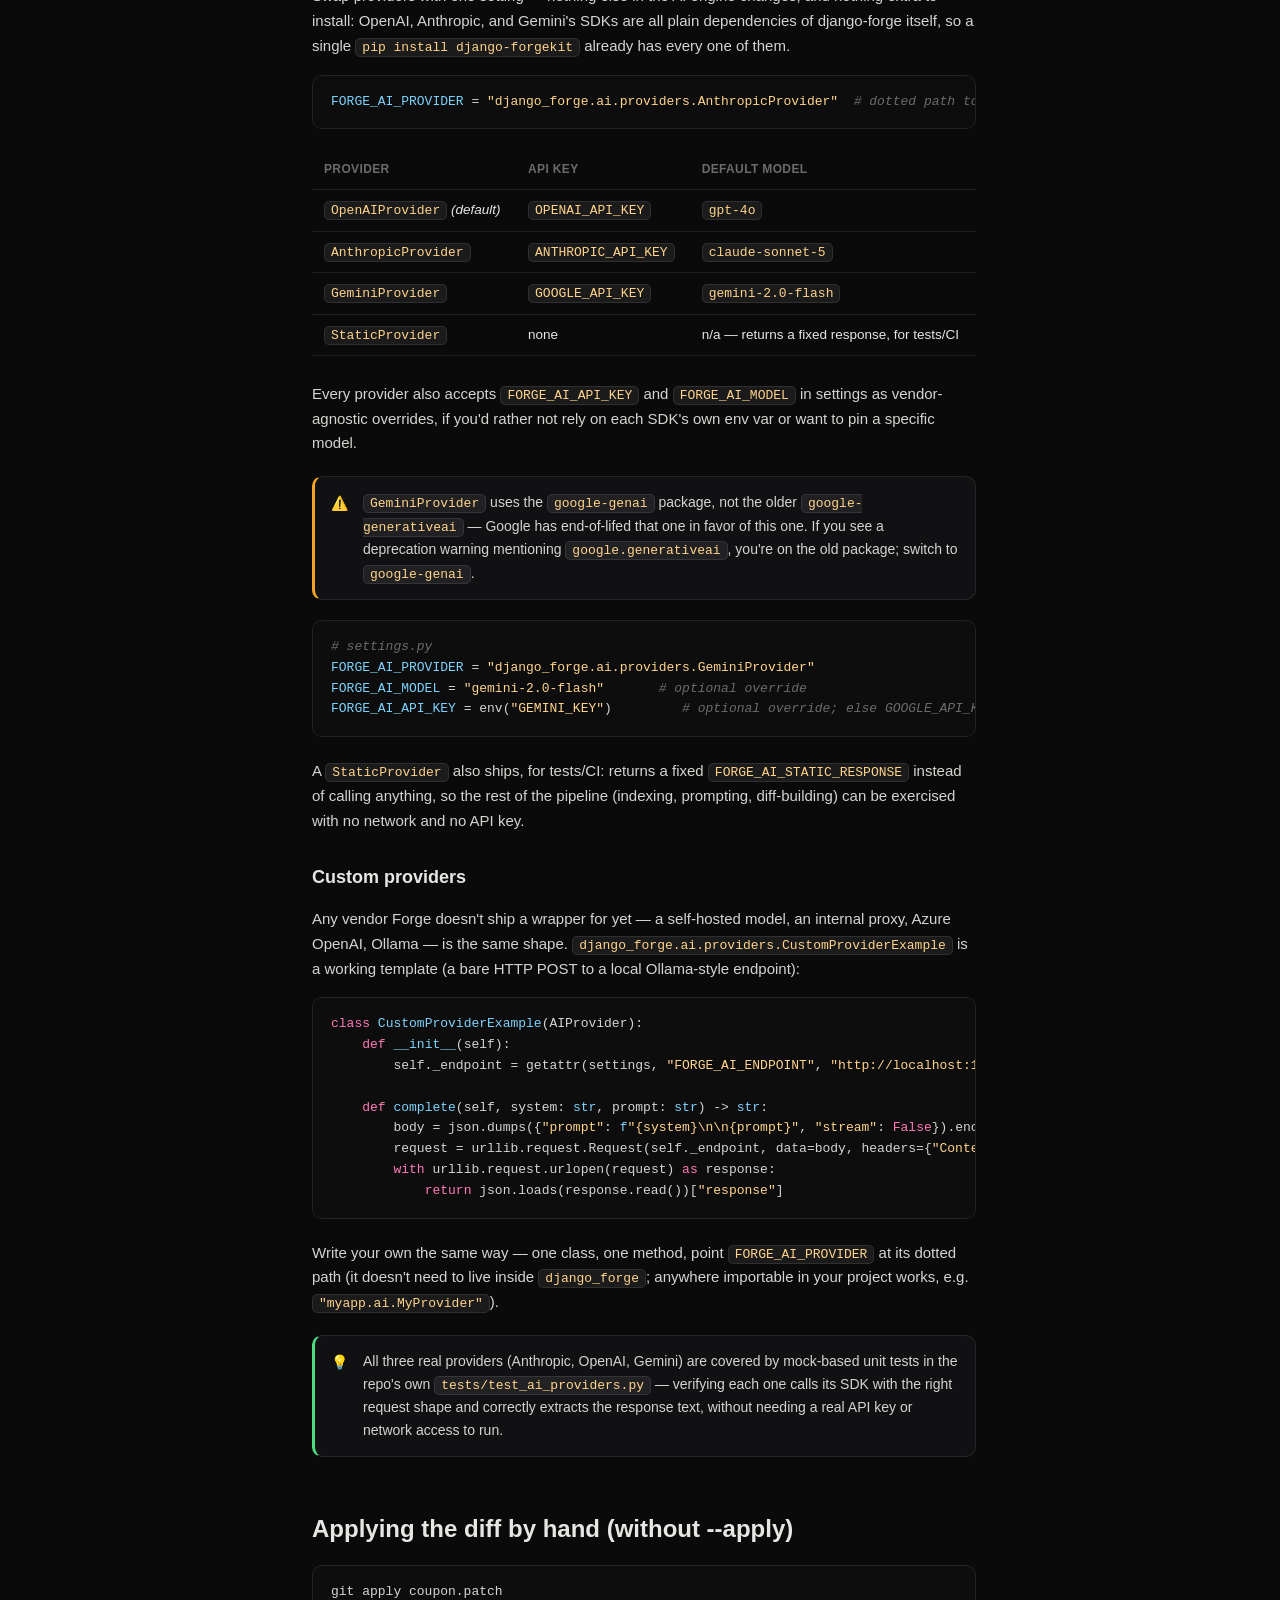
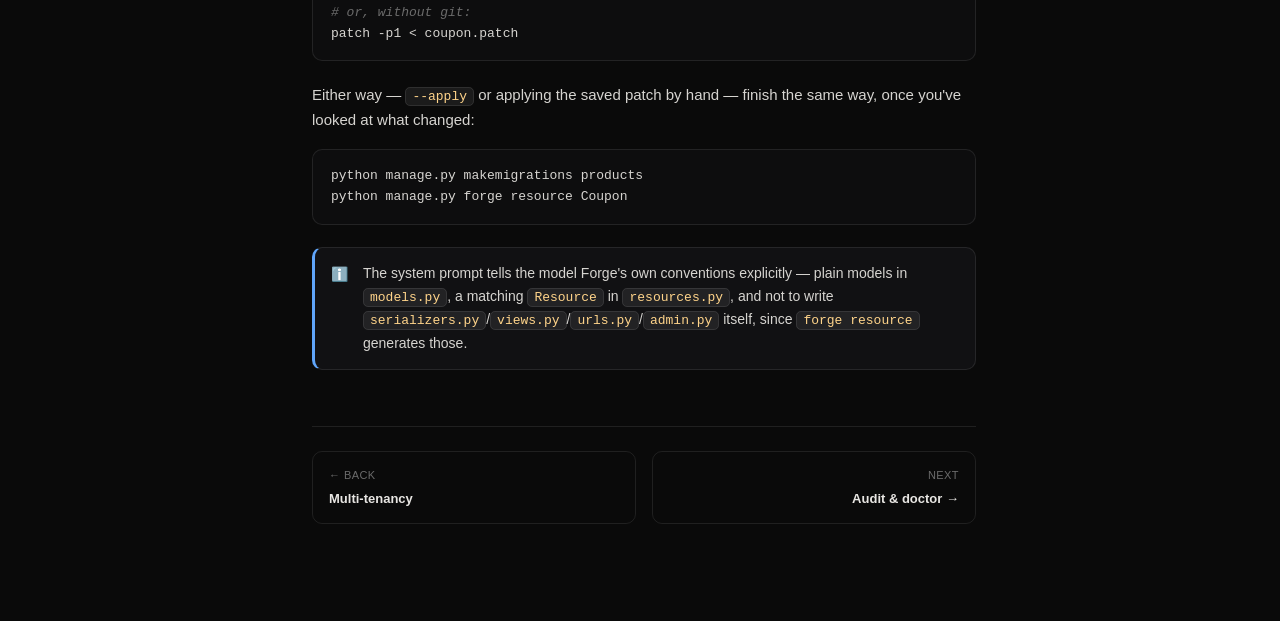
==== commit b25c2195: "Rename PyPI package to django-forgekit dj-forge was confirmed rejected by PyPI's upload endpoint its" ====
--- a/docs/ai-engine.html
+++ b/docs/ai-engine.html
@@ -86,7 +86,7 @@
     <span class="tok-kw">def</span> <span class="tok-fn">complete</span>(self, system: <span class="tok-fn">str</span>, prompt: <span class="tok-fn">str</span>) -&gt; <span class="tok-fn">str</span>: ...</code></pre>
     <p>Swap providers with one setting — nothing else in the AI engine changes, and nothing
     extra to install: OpenAI, Anthropic, and Gemini's SDKs are all plain dependencies of
-    django-forge itself, so a single <code>pip install dj-forge</code> already has every
+    django-forge itself, so a single <code>pip install django-forgekit</code> already has every
     one of them.</p>
     <pre><code><span class="tok-fn">FORGE_AI_PROVIDER</span> = <span class="tok-str">"django_forge.ai.providers.AnthropicProvider"</span>  <span class="tok-com"># dotted path to any AIProvider</span></code></pre>
 
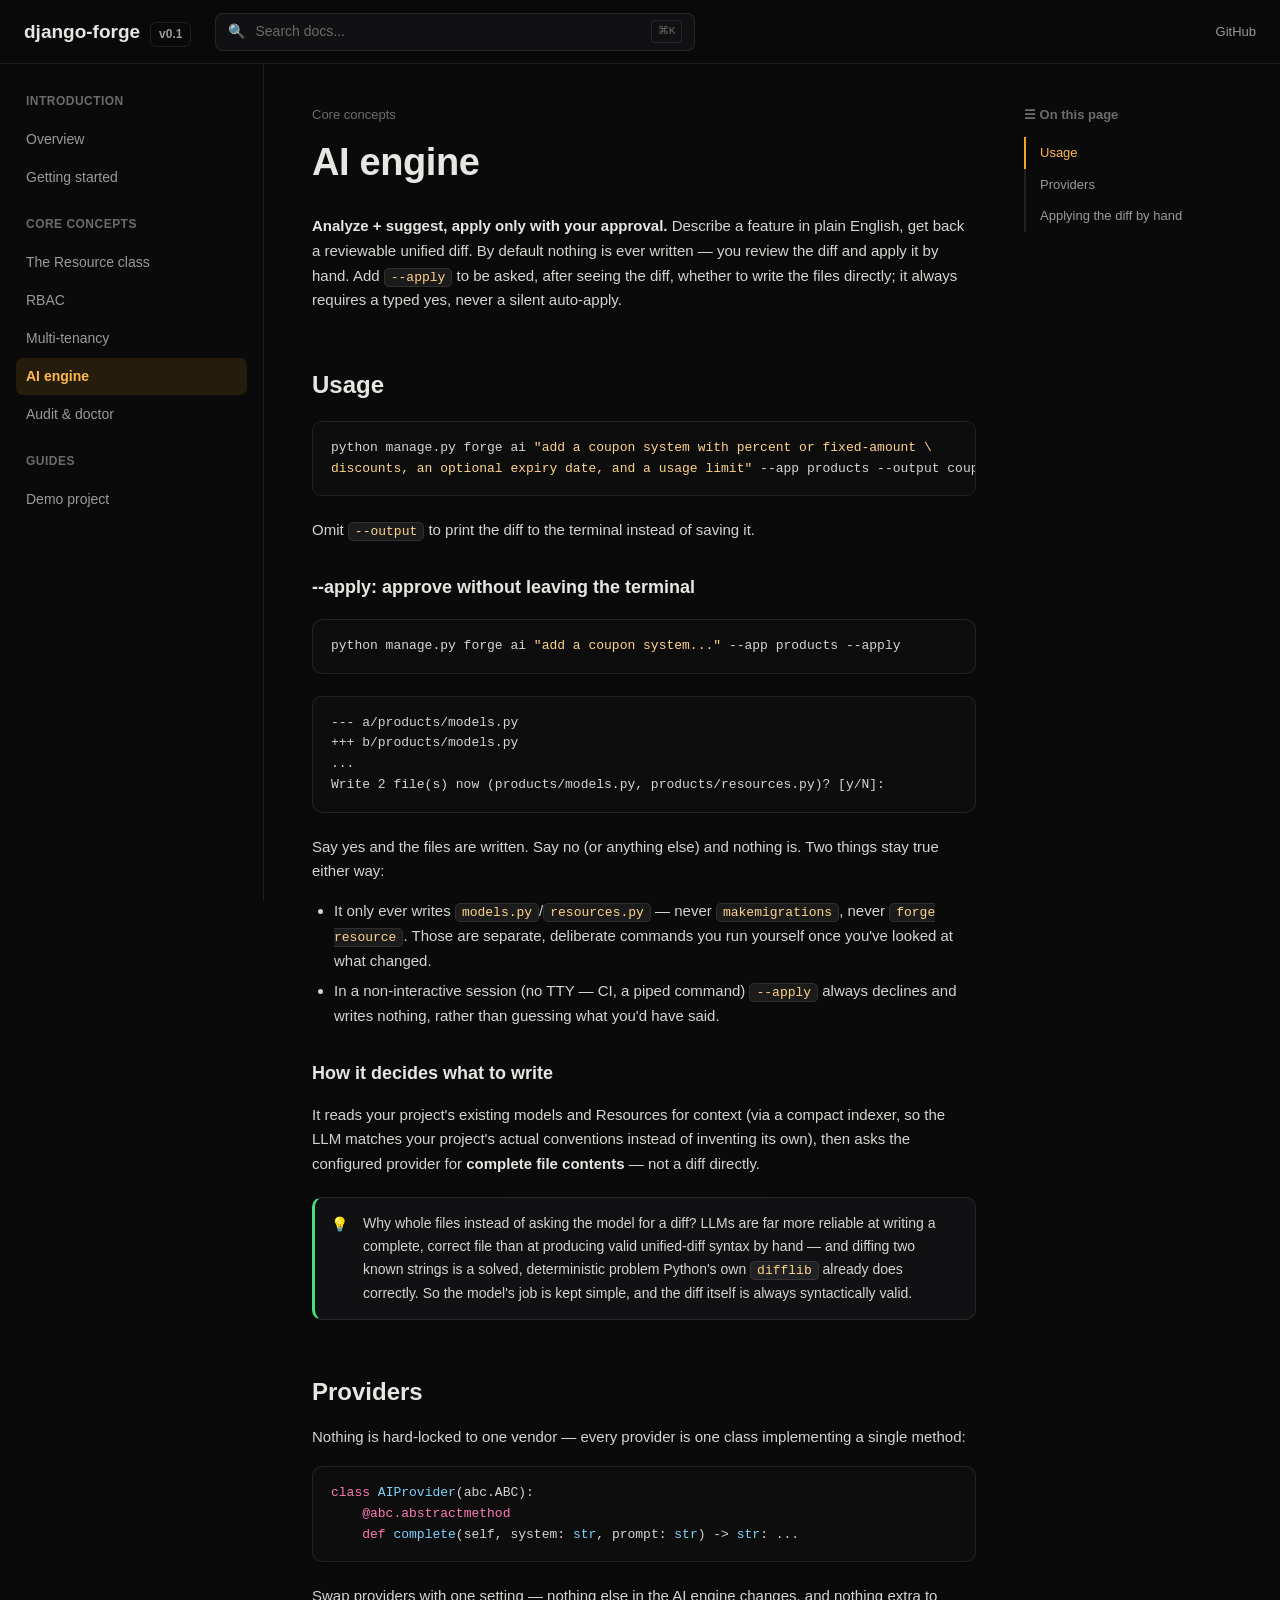
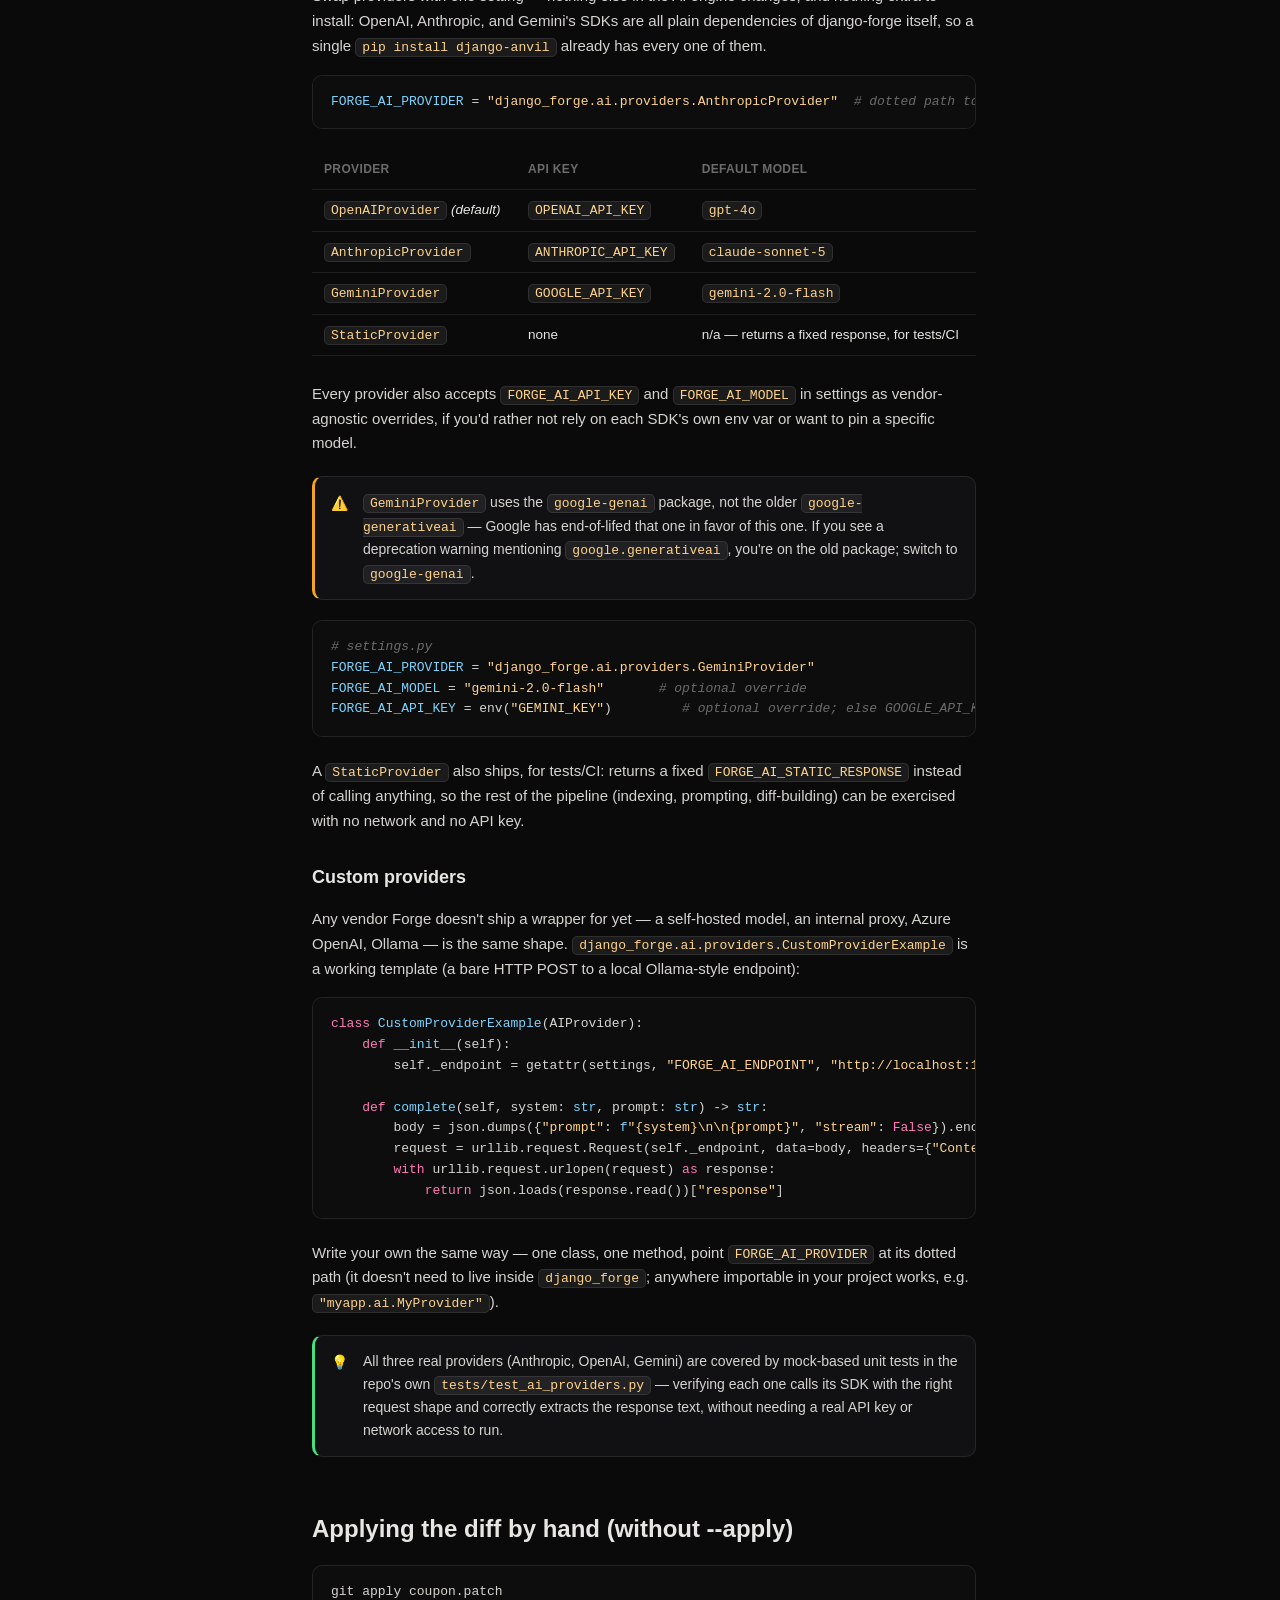
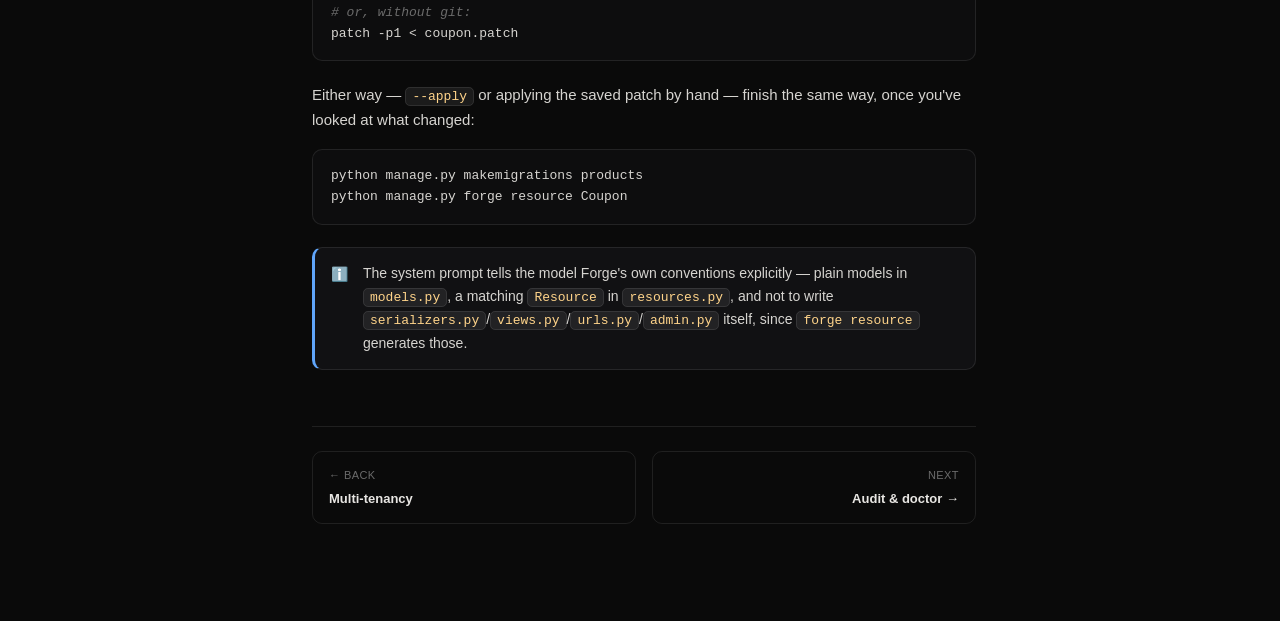
==== commit 4a4481d2: "Rename PyPI package to django-anvil django-forgekit was untested; picking a name outside the dj/djan" ====
--- a/docs/ai-engine.html
+++ b/docs/ai-engine.html
@@ -86,7 +86,7 @@
     <span class="tok-kw">def</span> <span class="tok-fn">complete</span>(self, system: <span class="tok-fn">str</span>, prompt: <span class="tok-fn">str</span>) -&gt; <span class="tok-fn">str</span>: ...</code></pre>
     <p>Swap providers with one setting — nothing else in the AI engine changes, and nothing
     extra to install: OpenAI, Anthropic, and Gemini's SDKs are all plain dependencies of
-    django-forge itself, so a single <code>pip install django-forgekit</code> already has every
+    django-forge itself, so a single <code>pip install django-anvil</code> already has every
     one of them.</p>
     <pre><code><span class="tok-fn">FORGE_AI_PROVIDER</span> = <span class="tok-str">"django_forge.ai.providers.AnthropicProvider"</span>  <span class="tok-com"># dotted path to any AIProvider</span></code></pre>
 
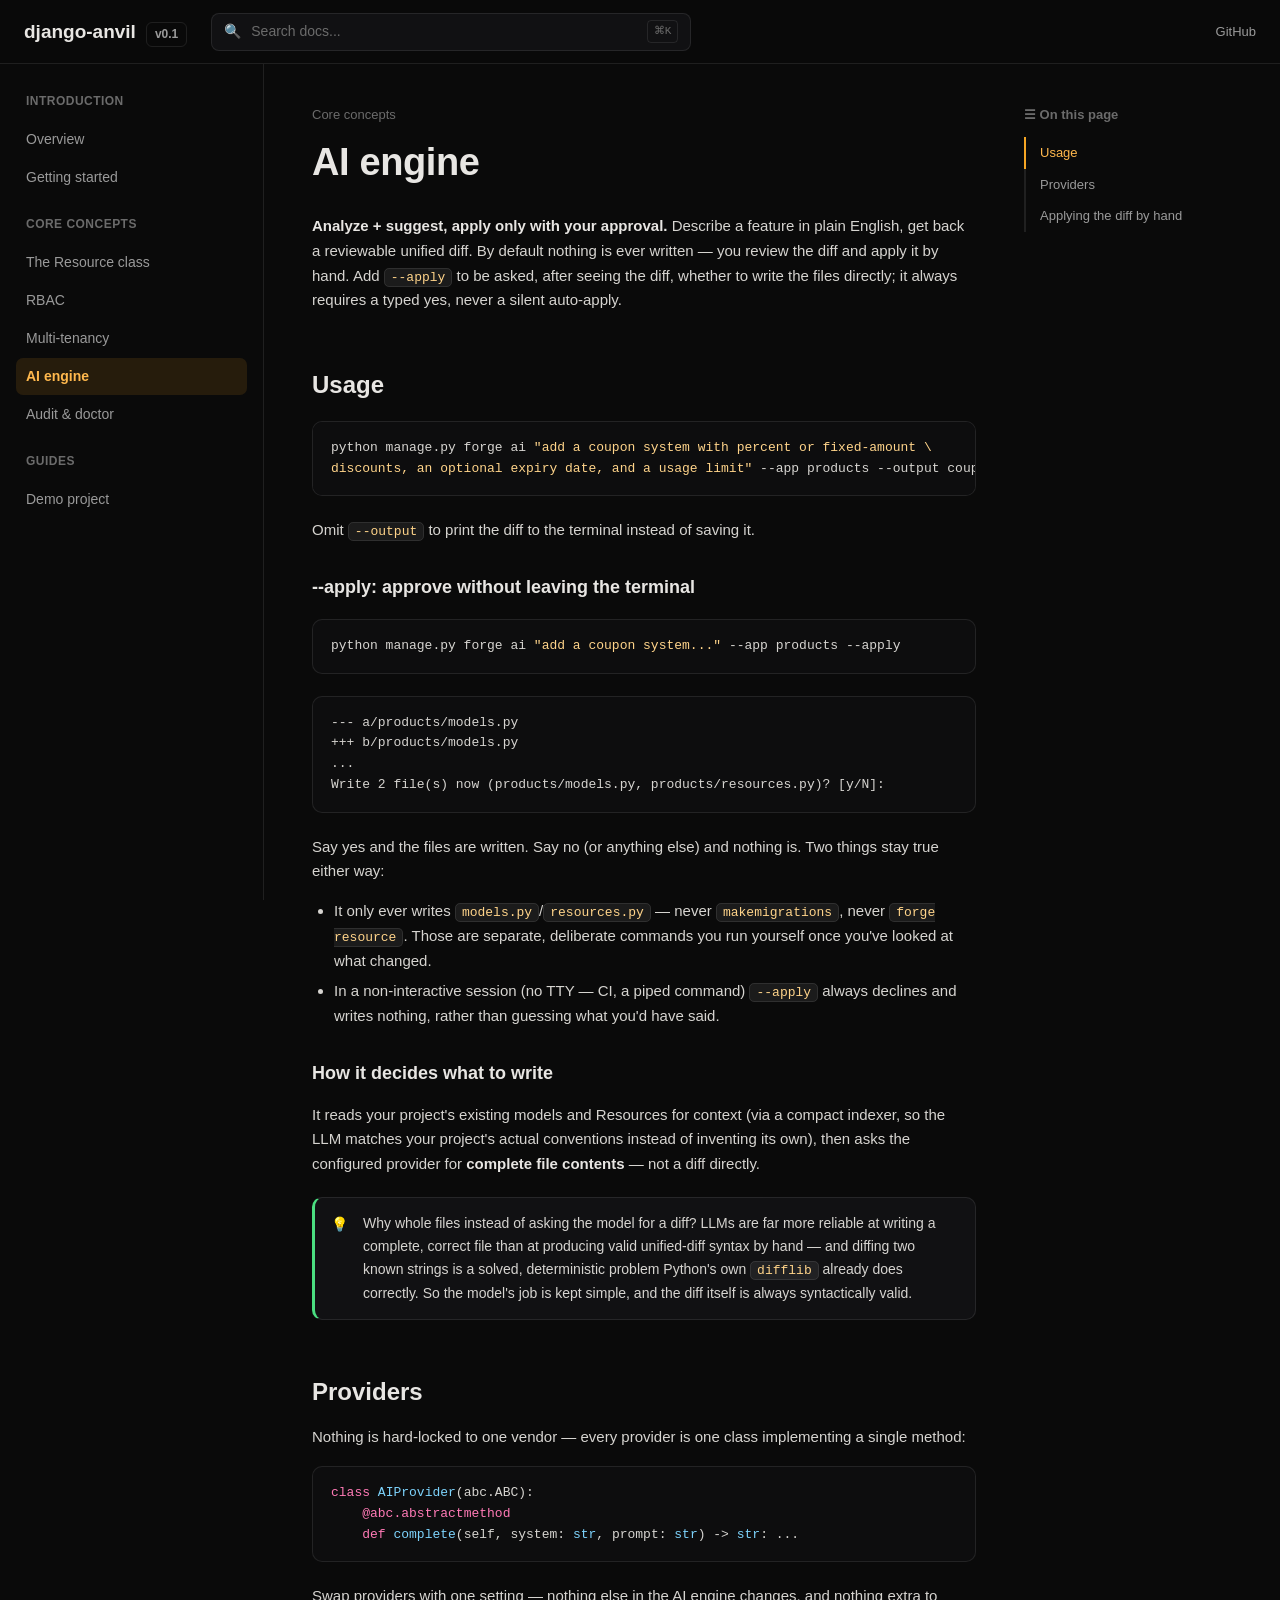
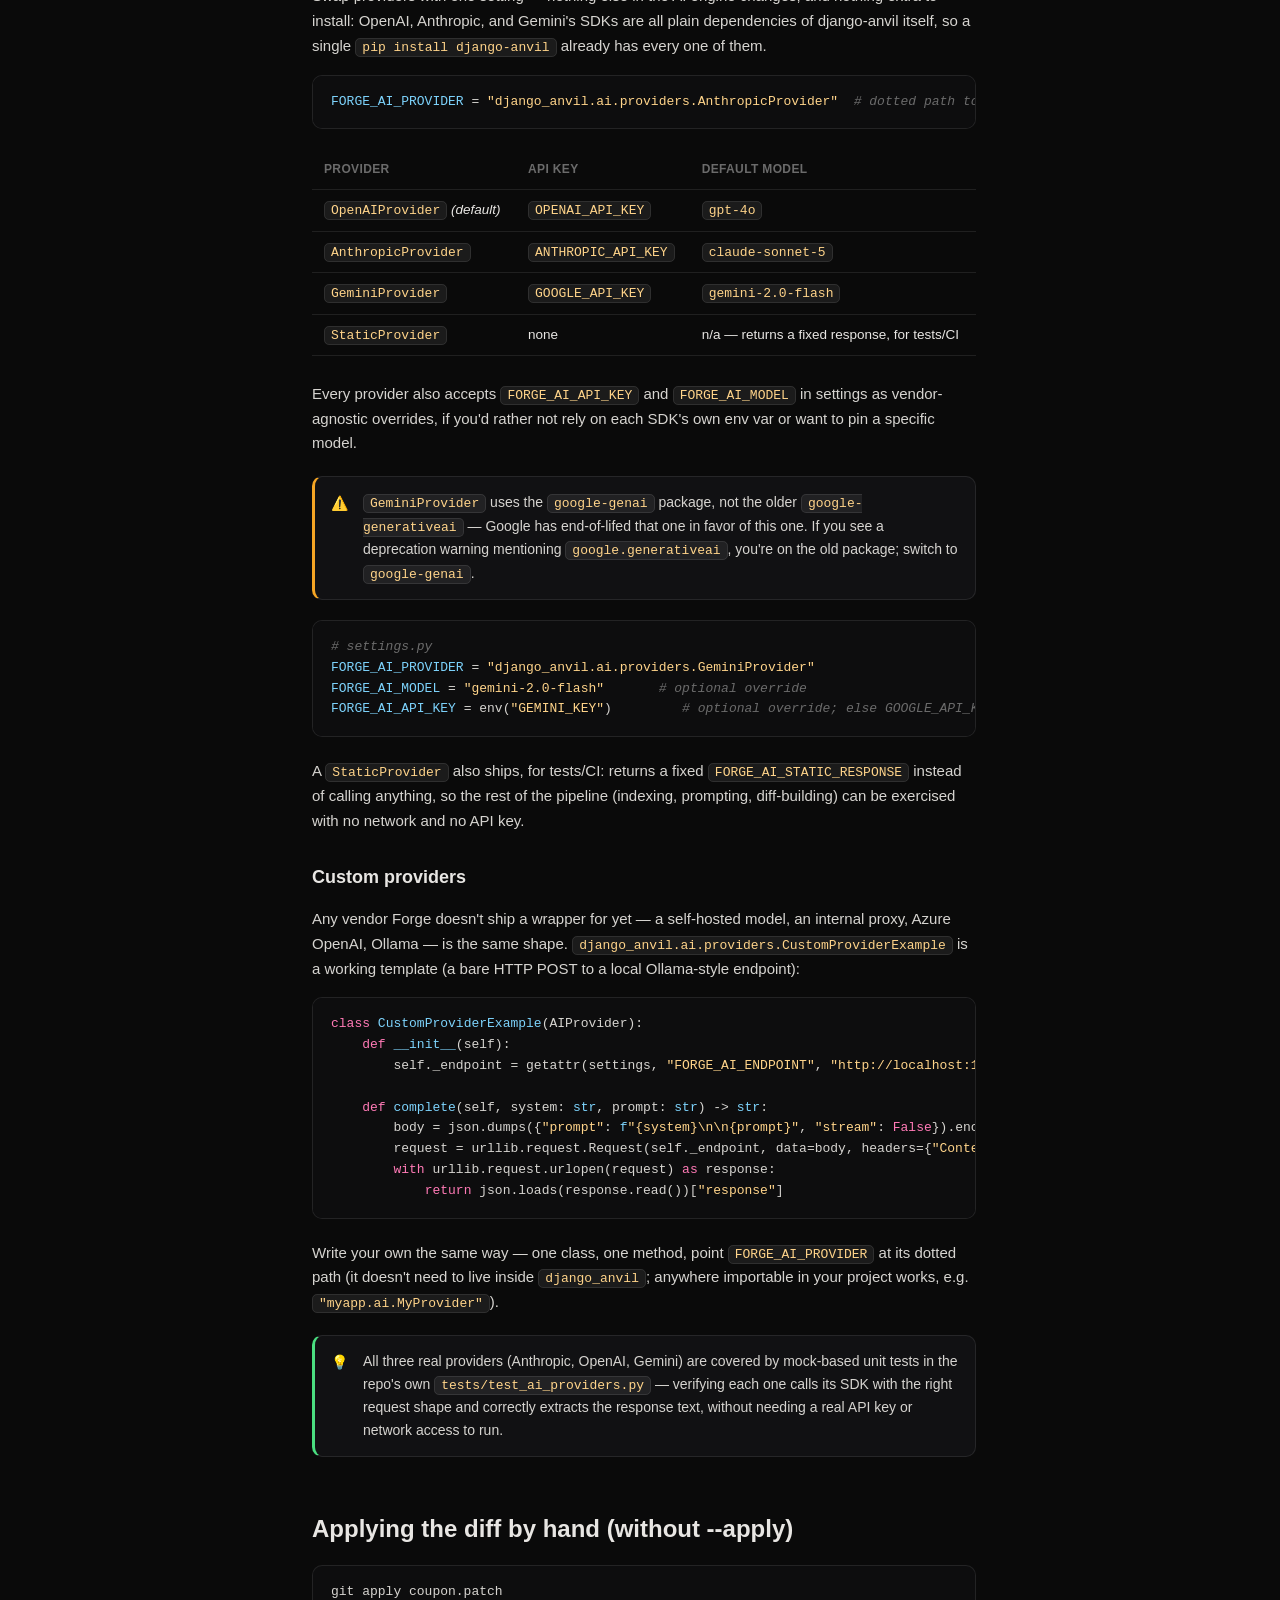
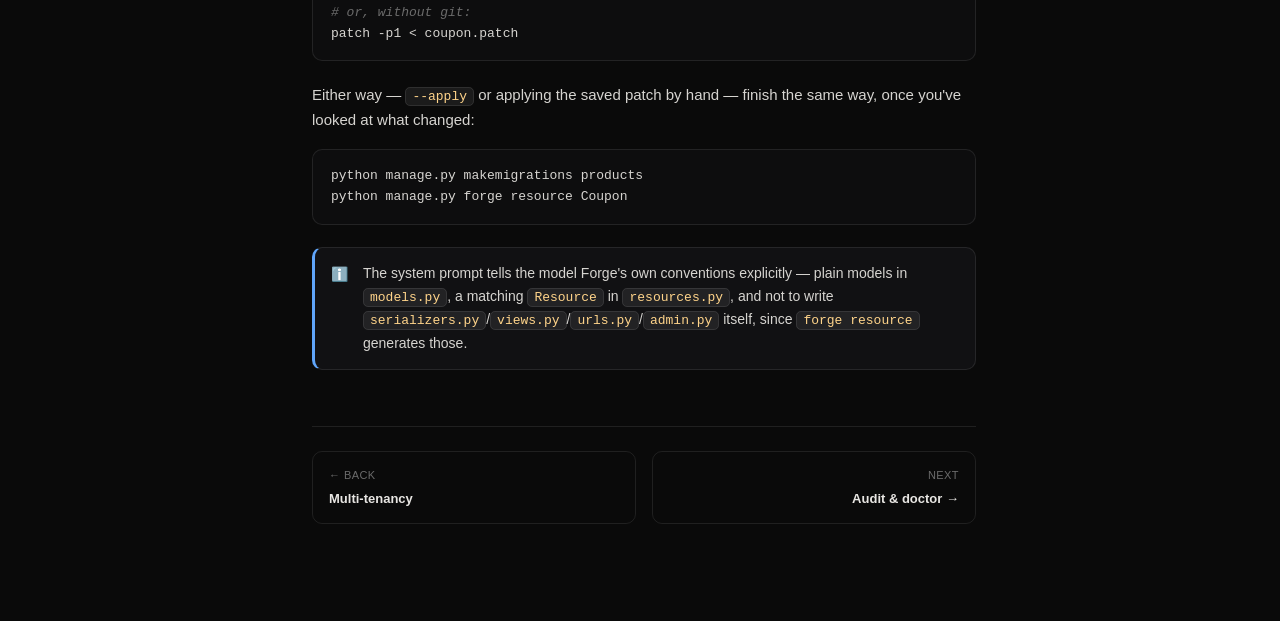
==== commit 7e706e36: "Rebrand package from django-forge to django-anvil Renames the importable package (django_forge -> dj" ====
--- a/docs/ai-engine.html
+++ b/docs/ai-engine.html
@@ -3,16 +3,16 @@
 <head>
 <meta charset="utf-8" />
 <meta name="viewport" content="width=device-width, initial-scale=1" />
-<title>AI engine — Django Forge</title>
+<title>AI engine — Django Anvil</title>
 <link rel="stylesheet" href="assets/style.css" />
 </head>
 <body>
 
 <div class="topbar">
   <button class="menu-toggle" aria-label="Toggle menu">☰</button>
-  <a href="index.html" class="brand">django-forge <span class="version-pill">v0.1</span></a>
+  <a href="index.html" class="brand">django-anvil <span class="version-pill">v0.1</span></a>
   <div class="search-trigger"><span>🔍</span><span>Search docs...</span><kbd>⌘K</kbd></div>
-  <div class="right-links"><a class="gh-link" href="https://github.com/sujit-codezen/django-forge" target="_blank" rel="noopener"><span>GitHub</span></a></div>
+  <div class="right-links"><a class="gh-link" href="https://github.com/sujit-codezen/django-anvil" target="_blank" rel="noopener"><span>GitHub</span></a></div>
 </div>
 
 <div class="layout">
@@ -86,9 +86,9 @@
     <span class="tok-kw">def</span> <span class="tok-fn">complete</span>(self, system: <span class="tok-fn">str</span>, prompt: <span class="tok-fn">str</span>) -&gt; <span class="tok-fn">str</span>: ...</code></pre>
     <p>Swap providers with one setting — nothing else in the AI engine changes, and nothing
     extra to install: OpenAI, Anthropic, and Gemini's SDKs are all plain dependencies of
-    django-forge itself, so a single <code>pip install django-anvil</code> already has every
+    django-anvil itself, so a single <code>pip install django-anvil</code> already has every
     one of them.</p>
-    <pre><code><span class="tok-fn">FORGE_AI_PROVIDER</span> = <span class="tok-str">"django_forge.ai.providers.AnthropicProvider"</span>  <span class="tok-com"># dotted path to any AIProvider</span></code></pre>
+    <pre><code><span class="tok-fn">FORGE_AI_PROVIDER</span> = <span class="tok-str">"django_anvil.ai.providers.AnthropicProvider"</span>  <span class="tok-com"># dotted path to any AIProvider</span></code></pre>
 
     <table>
       <tr><th>Provider</th><th>API key</th><th>Default model</th></tr>
@@ -110,7 +110,7 @@
     </div>
 
     <pre><code><span class="tok-com"># settings.py</span>
-<span class="tok-fn">FORGE_AI_PROVIDER</span> = <span class="tok-str">"django_forge.ai.providers.GeminiProvider"</span>
+<span class="tok-fn">FORGE_AI_PROVIDER</span> = <span class="tok-str">"django_anvil.ai.providers.GeminiProvider"</span>
 <span class="tok-fn">FORGE_AI_MODEL</span> = <span class="tok-str">"gemini-2.0-flash"</span>       <span class="tok-com"># optional override</span>
 <span class="tok-fn">FORGE_AI_API_KEY</span> = env(<span class="tok-str">"GEMINI_KEY"</span>)         <span class="tok-com"># optional override; else GOOGLE_API_KEY env var</span></code></pre>
 
@@ -120,7 +120,7 @@
 
     <h3>Custom providers</h3>
     <p>Any vendor Forge doesn't ship a wrapper for yet — a self-hosted model, an internal proxy,
-    Azure OpenAI, Ollama — is the same shape. <code>django_forge.ai.providers.CustomProviderExample</code>
+    Azure OpenAI, Ollama — is the same shape. <code>django_anvil.ai.providers.CustomProviderExample</code>
     is a working template (a bare HTTP POST to a local Ollama-style endpoint):</p>
     <pre><code><span class="tok-kw">class</span> <span class="tok-fn">CustomProviderExample</span>(AIProvider):
     <span class="tok-kw">def</span> <span class="tok-fn">__init__</span>(self):
@@ -132,7 +132,7 @@
         <span class="tok-kw">with</span> urllib.request.urlopen(request) <span class="tok-kw">as</span> response:
             <span class="tok-kw">return</span> json.loads(response.read())[<span class="tok-str">"response"</span>]</code></pre>
     <p>Write your own the same way — one class, one method, point <code>FORGE_AI_PROVIDER</code> at
-    its dotted path (it doesn't need to live inside <code>django_forge</code>; anywhere importable
+    its dotted path (it doesn't need to live inside <code>django_anvil</code>; anywhere importable
     in your project works, e.g. <code>"myapp.ai.MyProvider"</code>).</p>
 
     <div class="callout tip">
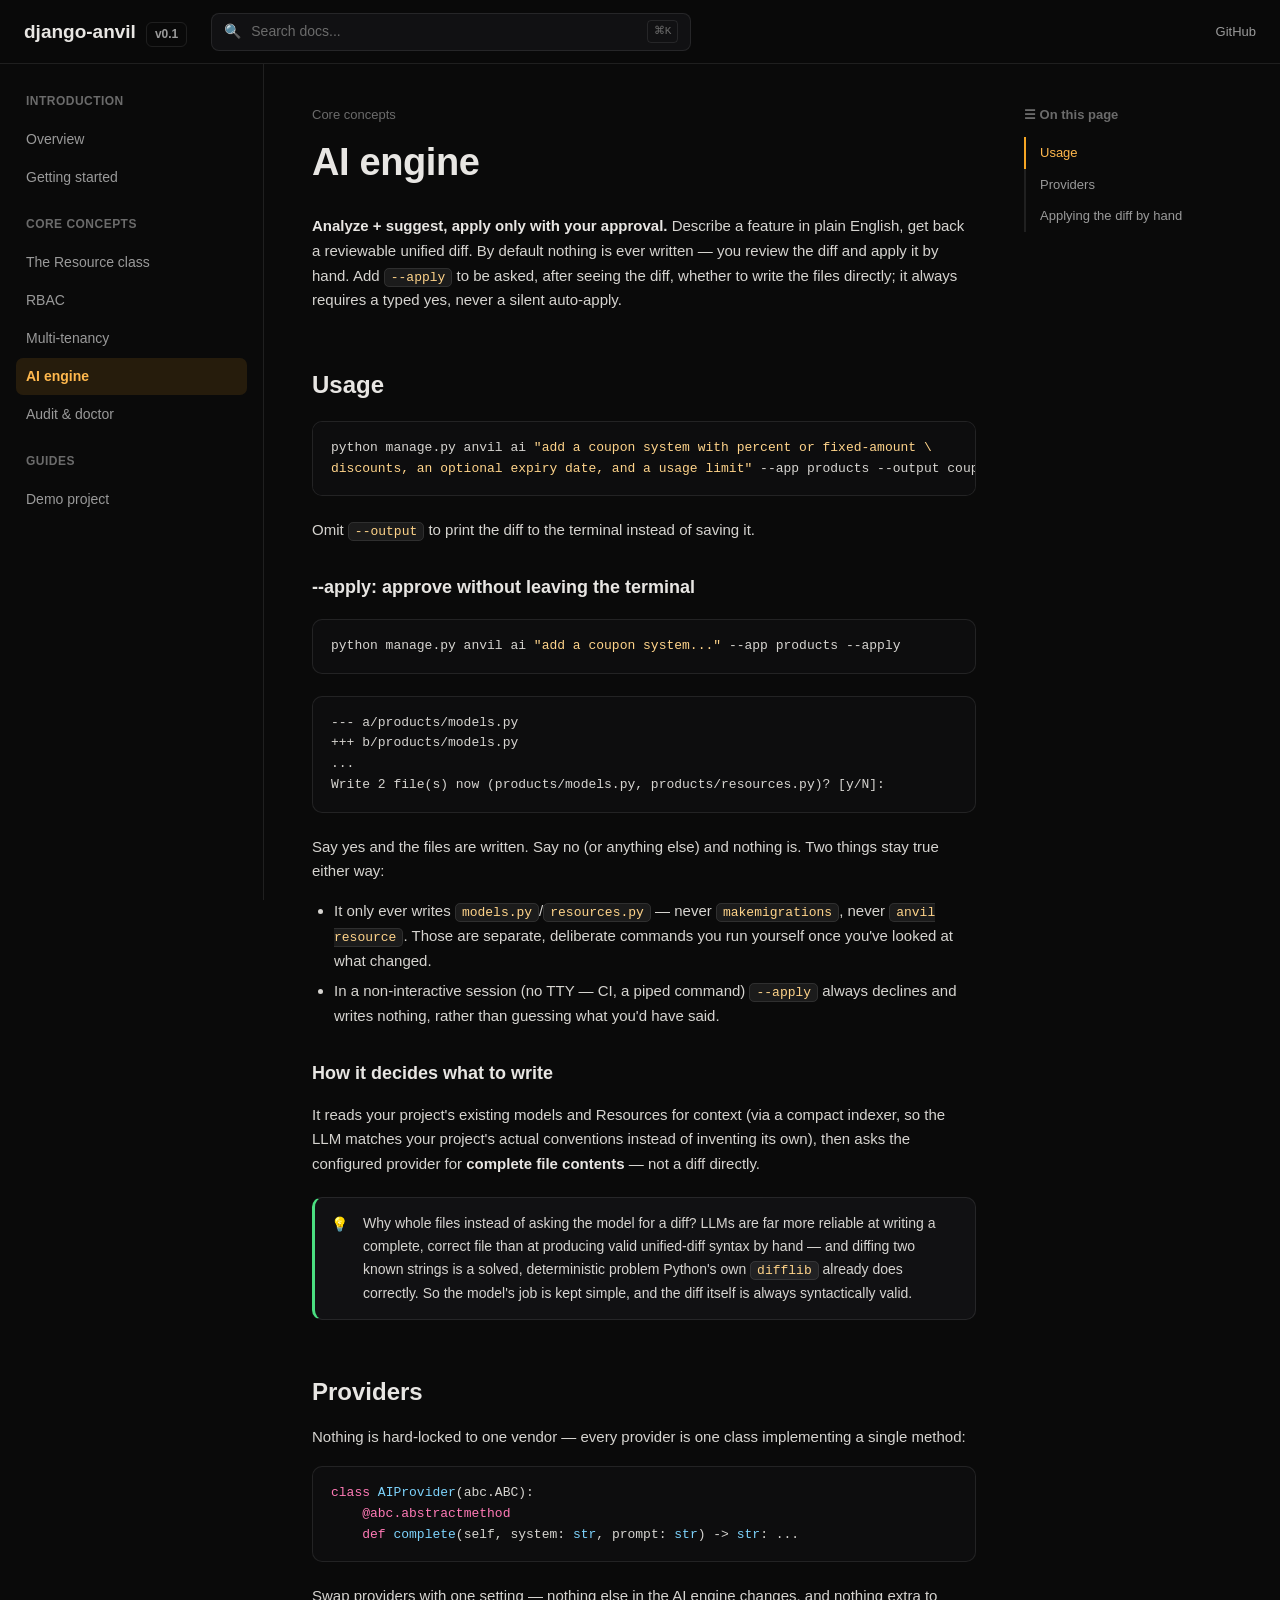
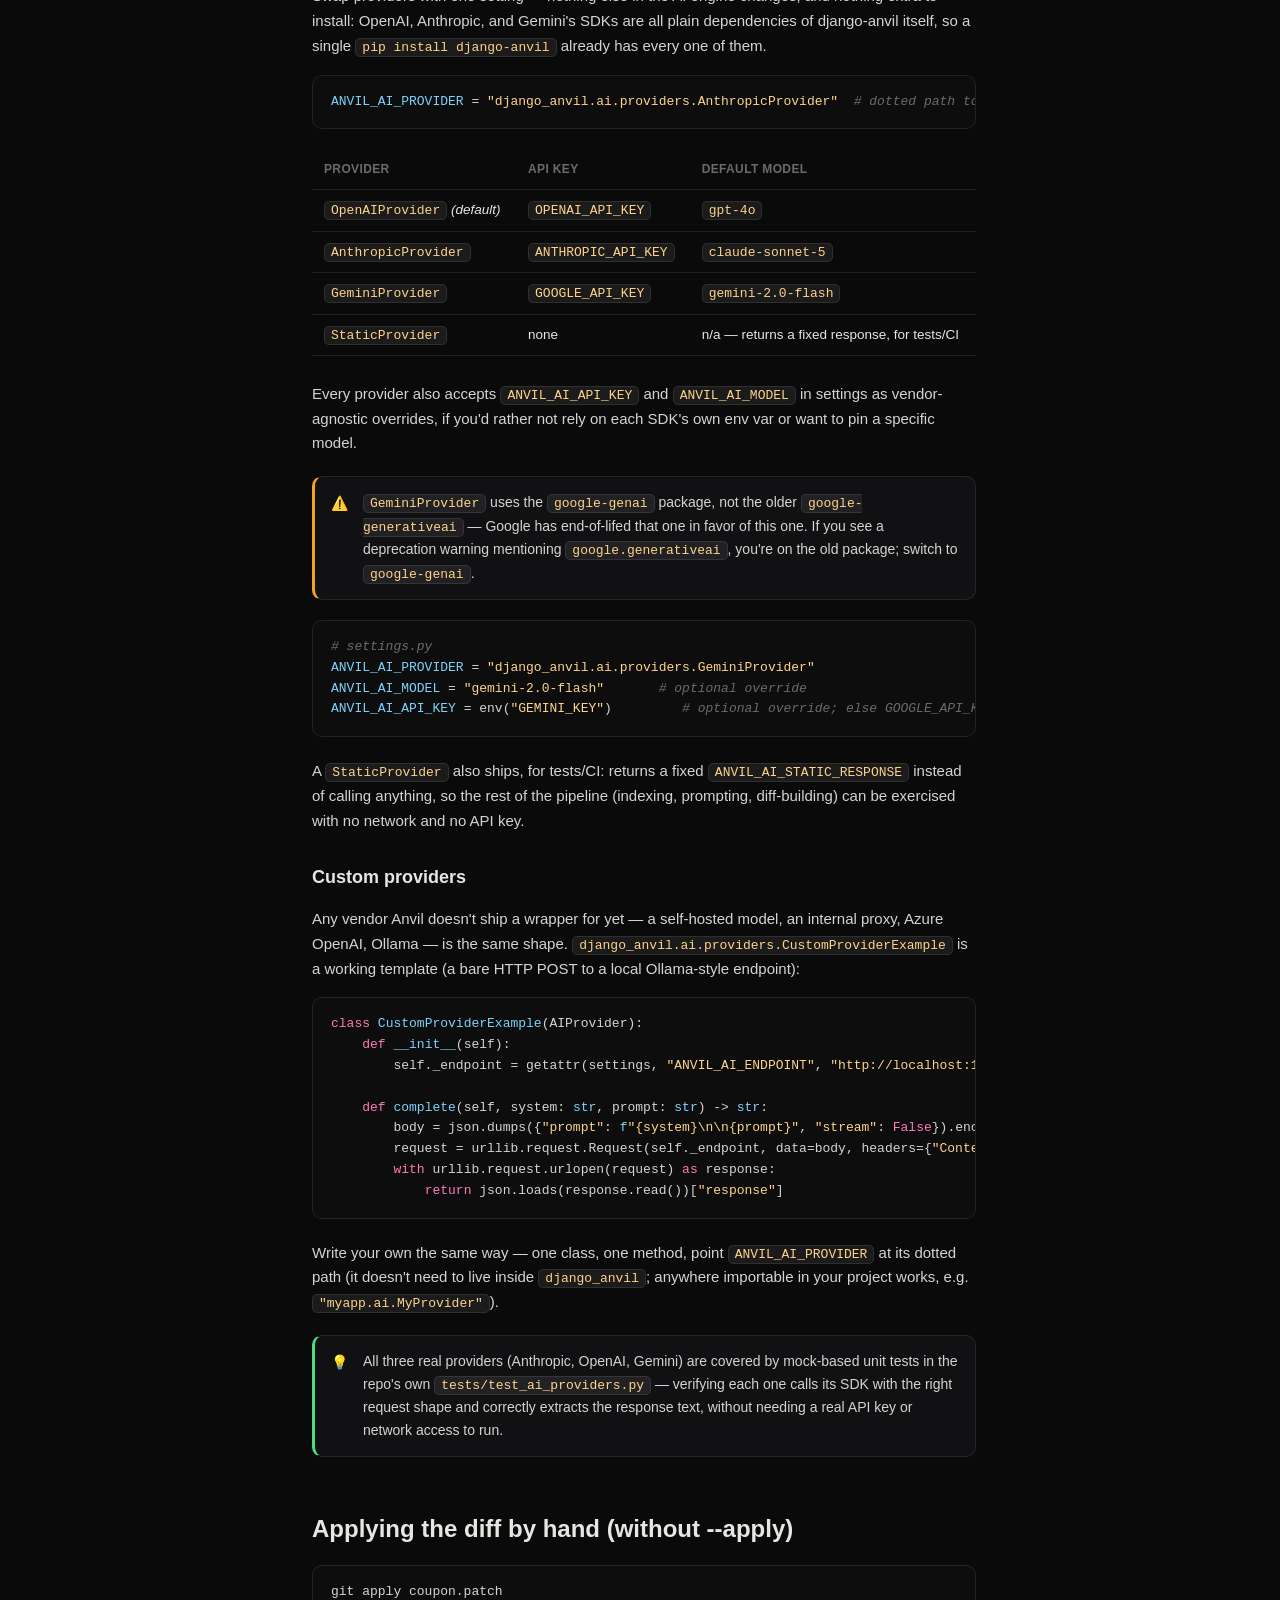
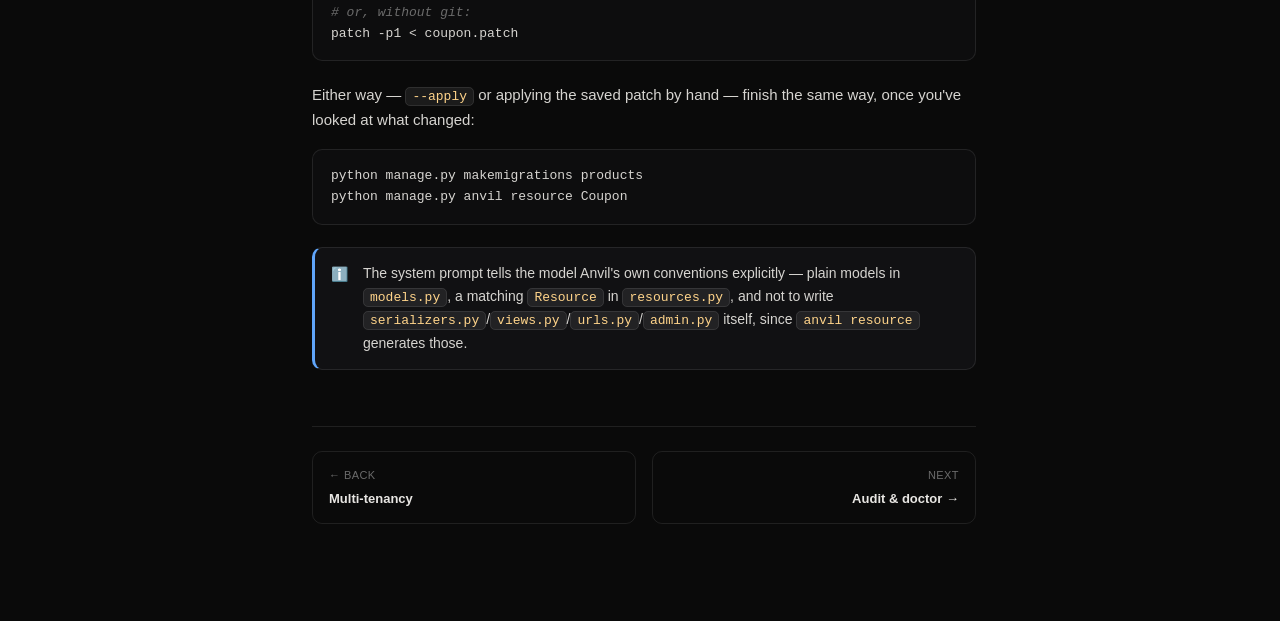
==== commit b56e465e: "Finish Anvil rebrand: CLI command, app labels, settings, and prose The previous rebrand renamed the " ====
--- a/docs/ai-engine.html
+++ b/docs/ai-engine.html
@@ -46,12 +46,12 @@
     auto-apply.</p>
 
     <h2 id="usage">Usage</h2>
-    <pre><code>python manage.py forge ai <span class="tok-str">"add a coupon system with percent or fixed-amount \
+    <pre><code>python manage.py anvil ai <span class="tok-str">"add a coupon system with percent or fixed-amount \
 discounts, an optional expiry date, and a usage limit"</span> --app products --output coupon.patch</code></pre>
     <p>Omit <code>--output</code> to print the diff to the terminal instead of saving it.</p>
 
     <h3 id="apply">--apply: approve without leaving the terminal</h3>
-    <pre><code>python manage.py forge ai <span class="tok-str">"add a coupon system..."</span> --app products --apply</code></pre>
+    <pre><code>python manage.py anvil ai <span class="tok-str">"add a coupon system..."</span> --app products --apply</code></pre>
     <pre><code>--- a/products/models.py
 +++ b/products/models.py
 ...
@@ -60,7 +60,7 @@
     stay true either way:</p>
     <ul>
       <li>It only ever writes <code>models.py</code>/<code>resources.py</code> — never
-      <code>makemigrations</code>, never <code>forge resource</code>. Those are separate,
+      <code>makemigrations</code>, never <code>anvil resource</code>. Those are separate,
       deliberate commands you run yourself once you've looked at what changed.</li>
       <li>In a non-interactive session (no TTY — CI, a piped command) <code>--apply</code> always
       declines and writes nothing, rather than guessing what you'd have said.</li>
@@ -88,7 +88,7 @@
     extra to install: OpenAI, Anthropic, and Gemini's SDKs are all plain dependencies of
     django-anvil itself, so a single <code>pip install django-anvil</code> already has every
     one of them.</p>
-    <pre><code><span class="tok-fn">FORGE_AI_PROVIDER</span> = <span class="tok-str">"django_anvil.ai.providers.AnthropicProvider"</span>  <span class="tok-com"># dotted path to any AIProvider</span></code></pre>
+    <pre><code><span class="tok-fn">ANVIL_AI_PROVIDER</span> = <span class="tok-str">"django_anvil.ai.providers.AnthropicProvider"</span>  <span class="tok-com"># dotted path to any AIProvider</span></code></pre>
 
     <table>
       <tr><th>Provider</th><th>API key</th><th>Default model</th></tr>
@@ -97,7 +97,7 @@
       <tr><td><code>GeminiProvider</code></td><td><code>GOOGLE_API_KEY</code></td><td><code>gemini-2.0-flash</code></td></tr>
       <tr><td><code>StaticProvider</code></td><td>none</td><td>n/a — returns a fixed response, for tests/CI</td></tr>
     </table>
-    <p>Every provider also accepts <code>FORGE_AI_API_KEY</code> and <code>FORGE_AI_MODEL</code> in
+    <p>Every provider also accepts <code>ANVIL_AI_API_KEY</code> and <code>ANVIL_AI_MODEL</code> in
     settings as vendor-agnostic overrides, if you'd rather not rely on each SDK's own env var or
     want to pin a specific model.</p>
 
@@ -110,28 +110,28 @@
     </div>
 
     <pre><code><span class="tok-com"># settings.py</span>
-<span class="tok-fn">FORGE_AI_PROVIDER</span> = <span class="tok-str">"django_anvil.ai.providers.GeminiProvider"</span>
-<span class="tok-fn">FORGE_AI_MODEL</span> = <span class="tok-str">"gemini-2.0-flash"</span>       <span class="tok-com"># optional override</span>
-<span class="tok-fn">FORGE_AI_API_KEY</span> = env(<span class="tok-str">"GEMINI_KEY"</span>)         <span class="tok-com"># optional override; else GOOGLE_API_KEY env var</span></code></pre>
+<span class="tok-fn">ANVIL_AI_PROVIDER</span> = <span class="tok-str">"django_anvil.ai.providers.GeminiProvider"</span>
+<span class="tok-fn">ANVIL_AI_MODEL</span> = <span class="tok-str">"gemini-2.0-flash"</span>       <span class="tok-com"># optional override</span>
+<span class="tok-fn">ANVIL_AI_API_KEY</span> = env(<span class="tok-str">"GEMINI_KEY"</span>)         <span class="tok-com"># optional override; else GOOGLE_API_KEY env var</span></code></pre>
 
     <p>A <code>StaticProvider</code> also ships, for tests/CI: returns a fixed
-    <code>FORGE_AI_STATIC_RESPONSE</code> instead of calling anything, so the rest of the pipeline
+    <code>ANVIL_AI_STATIC_RESPONSE</code> instead of calling anything, so the rest of the pipeline
     (indexing, prompting, diff-building) can be exercised with no network and no API key.</p>
 
     <h3>Custom providers</h3>
-    <p>Any vendor Forge doesn't ship a wrapper for yet — a self-hosted model, an internal proxy,
+    <p>Any vendor Anvil doesn't ship a wrapper for yet — a self-hosted model, an internal proxy,
     Azure OpenAI, Ollama — is the same shape. <code>django_anvil.ai.providers.CustomProviderExample</code>
     is a working template (a bare HTTP POST to a local Ollama-style endpoint):</p>
     <pre><code><span class="tok-kw">class</span> <span class="tok-fn">CustomProviderExample</span>(AIProvider):
     <span class="tok-kw">def</span> <span class="tok-fn">__init__</span>(self):
-        self._endpoint = getattr(settings, <span class="tok-str">"FORGE_AI_ENDPOINT"</span>, <span class="tok-str">"http://localhost:11434/api/generate"</span>)
+        self._endpoint = getattr(settings, <span class="tok-str">"ANVIL_AI_ENDPOINT"</span>, <span class="tok-str">"http://localhost:11434/api/generate"</span>)
 
     <span class="tok-kw">def</span> <span class="tok-fn">complete</span>(self, system: <span class="tok-fn">str</span>, prompt: <span class="tok-fn">str</span>) -&gt; <span class="tok-fn">str</span>:
         body = json.dumps({<span class="tok-str">"prompt"</span>: <span class="tok-fn">f</span><span class="tok-str">"{system}\n\n{prompt}"</span>, <span class="tok-str">"stream"</span>: <span class="tok-kw">False</span>}).encode()
         request = urllib.request.Request(self._endpoint, data=body, headers={<span class="tok-str">"Content-Type"</span>: <span class="tok-str">"application/json"</span>})
         <span class="tok-kw">with</span> urllib.request.urlopen(request) <span class="tok-kw">as</span> response:
             <span class="tok-kw">return</span> json.loads(response.read())[<span class="tok-str">"response"</span>]</code></pre>
-    <p>Write your own the same way — one class, one method, point <code>FORGE_AI_PROVIDER</code> at
+    <p>Write your own the same way — one class, one method, point <code>ANVIL_AI_PROVIDER</code> at
     its dotted path (it doesn't need to live inside <code>django_anvil</code>; anywhere importable
     in your project works, e.g. <code>"myapp.ai.MyProvider"</code>).</p>
 
@@ -150,14 +150,14 @@
     <p>Either way — <code>--apply</code> or applying the saved patch by hand — finish the same way,
     once you've looked at what changed:</p>
     <pre><code>python manage.py makemigrations products
-python manage.py forge resource Coupon</code></pre>
+python manage.py anvil resource Coupon</code></pre>
 
     <div class="callout info">
       <div class="icon">ℹ️</div>
-      <p>The system prompt tells the model Forge's own conventions explicitly — plain models in
+      <p>The system prompt tells the model Anvil's own conventions explicitly — plain models in
       <code>models.py</code>, a matching <code>Resource</code> in <code>resources.py</code>, and
       not to write <code>serializers.py</code>/<code>views.py</code>/<code>urls.py</code>/<code>admin.py</code>
-      itself, since <code>forge resource</code> generates those.</p>
+      itself, since <code>anvil resource</code> generates those.</p>
     </div>
 
     <div class="page-nav">
